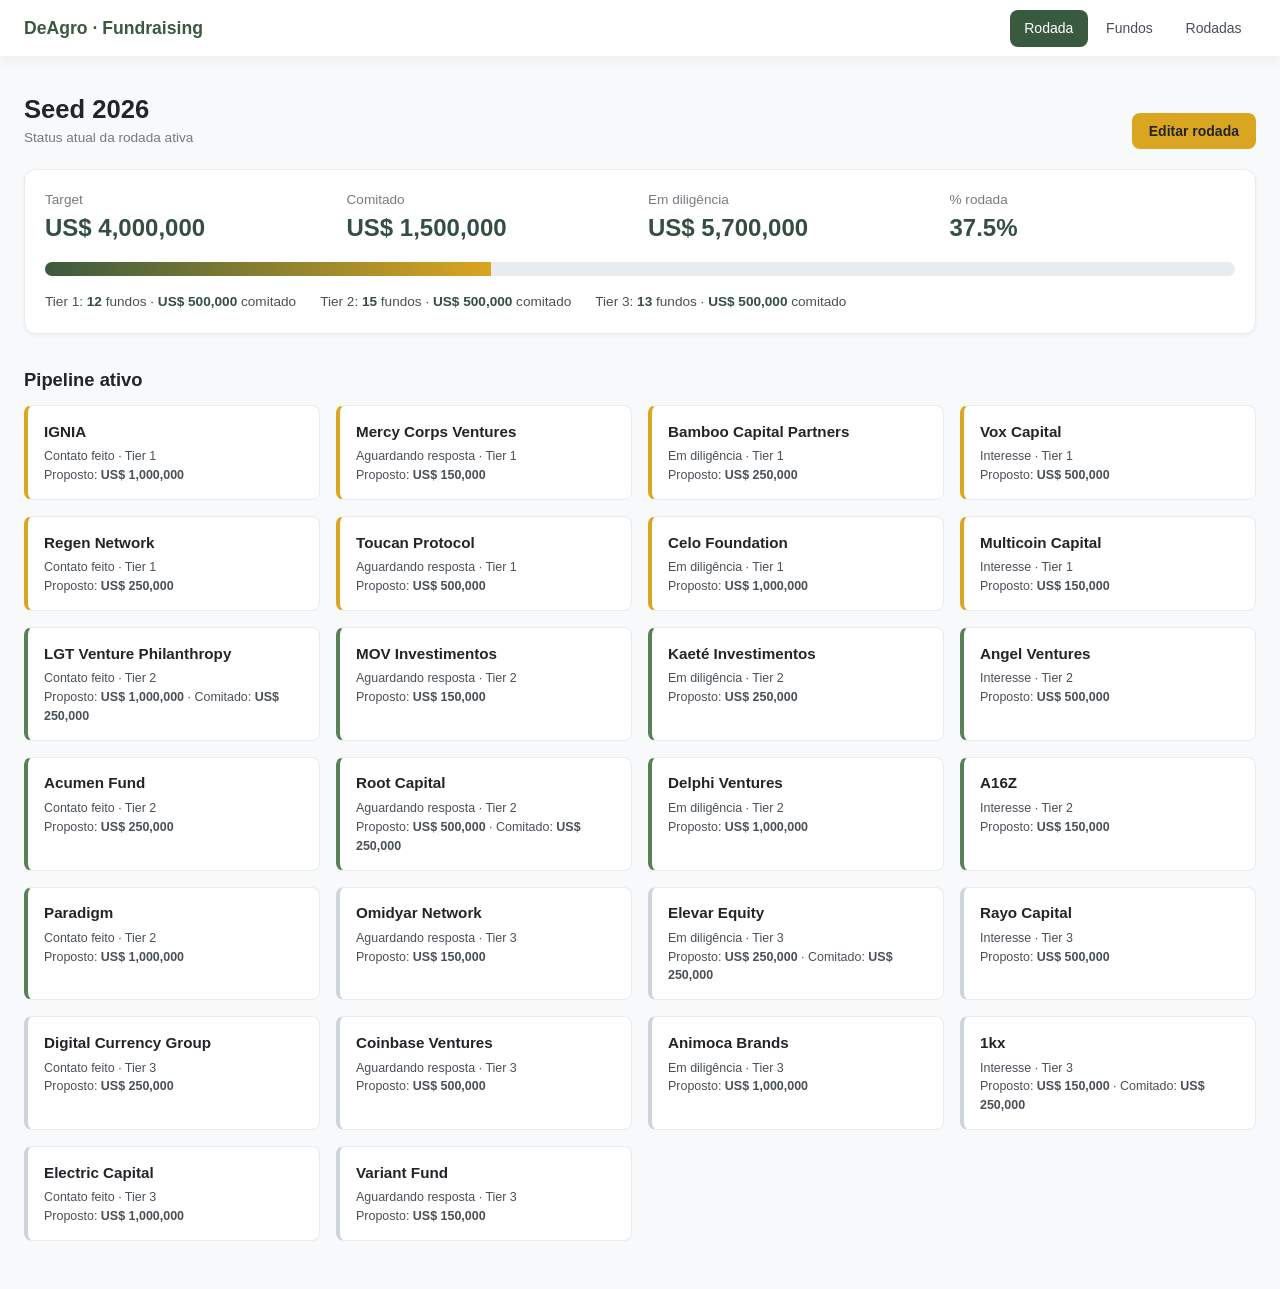
==== mock/index.html @ c46bd816 "Mock estático do CRM de fundraising (dados do Excel Base)" ====
<!doctype html>
<html lang="pt-br">
<head>
<meta charset="utf-8" />
<meta name="viewport" content="width=device-width,initial-scale=1" />
<title>DeAgro · Fundraising CRM (mock)</title>
<link rel="stylesheet" href="./styles.css" />
</head>
<body>
  <header class="header">
    <div class="container header-content">
      <div class="logo-container">
        <span class="logo">DeAgro · Fundraising</span>
      </div>
      <nav class="nav-links">
        <a href="#dashboard" class="nav-link active" data-view="dashboard">Rodada</a>
        <a href="#funds" class="nav-link" data-view="funds">Fundos</a>
        <a href="#rounds" class="nav-link" data-view="rounds">Rodadas</a>
      </nav>
    </div>
  </header>

  <main class="container app">

    <!-- =================== DASHBOARD =================== -->
    <section id="view-dashboard" class="view">
      <div class="view-header">
        <div>
          <h2 id="round-name">Seed 2026</h2>
          <p class="muted">Status atual da rodada ativa</p>
        </div>
        <button class="btn-secondary" id="edit-round-btn">Editar rodada</button>
      </div>

      <div class="round-progress card">
        <div class="round-progress__row">
          <div>
            <div class="muted">Target</div>
            <div class="big" id="round-target">US$ 0</div>
          </div>
          <div>
            <div class="muted">Comitado</div>
            <div class="big" id="round-committed">US$ 0</div>
          </div>
          <div>
            <div class="muted">Em diligência</div>
            <div class="big" id="round-pipeline">US$ 0</div>
          </div>
          <div>
            <div class="muted">% rodada</div>
            <div class="big" id="round-pct">0%</div>
          </div>
        </div>
        <div class="bar"><div class="bar__fill" id="round-bar"></div></div>
        <div class="tier-split" id="tier-split"></div>
      </div>

      <h3 style="margin-top:2rem">Pipeline ativo</h3>
      <div class="pipeline" id="pipeline"></div>
    </section>

    <!-- =================== FUNDS =================== -->
    <section id="view-funds" class="view hidden">
      <div class="view-header">
        <div>
          <h2>Fundos</h2>
          <p class="muted">CRUD de fundos potenciais — filtre por tier, foco, geografia ou status</p>
        </div>
        <button class="btn-primary" id="new-fund-btn">+ Novo fundo</button>
      </div>

      <div class="tabs" id="tier-tabs">
        <button class="tab active" data-tier="all">Todos</button>
        <button class="tab" data-tier="1">Tier 1</button>
        <button class="tab" data-tier="2">Tier 2</button>
        <button class="tab" data-tier="3">Tier 3</button>
      </div>

      <div class="filters card">
        <input id="filter-q" type="search" placeholder="Buscar nome ou tese…" />
        <select id="filter-focus">
          <option value="">Foco (todos)</option>
          <option>Impacto</option>
          <option>Tech</option>
          <option>Blockchain</option>
          <option>Crypto</option>
        </select>
        <select id="filter-latam">
          <option value="">LATAM (todos)</option>
          <option value="yes">Sim</option>
          <option value="no">Não</option>
        </select>
        <select id="filter-status">
          <option value="">Status (todos)</option>
        </select>
        <button class="btn-ghost" id="clear-filters">Limpar</button>
      </div>

      <div class="table-wrap card">
        <table class="funds-table">
          <thead>
            <tr>
              <th>Fundo</th>
              <th>Tier</th>
              <th>Foco</th>
              <th>LATAM</th>
              <th>Status</th>
              <th class="right">Proposto</th>
              <th class="right">Comitado</th>
              <th>Tese / Obs</th>
              <th></th>
            </tr>
          </thead>
          <tbody id="funds-tbody"></tbody>
        </table>
        <div id="empty-state" class="empty hidden">Nenhum fundo bate com os filtros.</div>
      </div>
    </section>

    <!-- =================== ROUNDS =================== -->
    <section id="view-rounds" class="view hidden">
      <div class="view-header">
        <div>
          <h2>Rodadas</h2>
          <p class="muted">CRUD de rodadas de captação</p>
        </div>
        <button class="btn-primary" id="new-round-btn">+ Nova rodada</button>
      </div>
      <div class="table-wrap card">
        <table class="funds-table">
          <thead>
            <tr><th>Nome</th><th>Target</th><th>Comitado</th><th>Status</th><th>Aberta em</th><th></th></tr>
          </thead>
          <tbody id="rounds-tbody"></tbody>
        </table>
      </div>
    </section>
  </main>

  <!-- =================== MODAL FUNDO =================== -->
  <div class="modal hidden" id="fund-modal">
    <div class="modal__backdrop" data-close></div>
    <div class="modal__panel">
      <div class="modal__header">
        <h3 id="fund-modal-title">Novo fundo</h3>
        <button class="icon-btn" data-close>×</button>
      </div>
      <form id="fund-form" class="modal__body">
        <input type="hidden" name="id" />
        <div class="grid-2">
          <label>Nome
            <input name="name" required />
          </label>
          <label>Website
            <input name="website" type="url" placeholder="https://…" />
          </label>
          <label>Tier
            <select name="tier" required>
              <option value="1">Tier 1</option>
              <option value="2">Tier 2</option>
              <option value="3">Tier 3</option>
            </select>
          </label>
          <label>Localização
            <input name="location" placeholder="São Paulo, BR" />
          </label>
          <label>Formato de trabalho
            <select name="work_format">
              <option value="">—</option>
              <option>Lead</option>
              <option>Follow</option>
              <option>SAFE only</option>
              <option>Equity</option>
              <option>Token / SAFT</option>
            </select>
          </label>
          <label>Status
            <select name="status"></select>
          </label>
          <label>Ticket proposto (US$)
            <input name="proposed_ticket" type="number" min="0" step="1000" />
          </label>
          <label>Ticket comitado (US$)
            <input name="committed_ticket" type="number" min="0" step="1000" />
          </label>
        </div>

        <fieldset class="focus-fs">
          <legend>Foco</legend>
          <label class="chk"><input type="checkbox" name="focus" value="Impacto" /> Impacto</label>
          <label class="chk"><input type="checkbox" name="focus" value="Tech" /> Tech</label>
          <label class="chk"><input type="checkbox" name="focus" value="Blockchain" /> Blockchain</label>
          <label class="chk"><input type="checkbox" name="focus" value="Crypto" /> Crypto</label>
          <label class="chk"><input type="checkbox" name="latam" /> LATAM</label>
        </fieldset>

        <label>Tese
          <textarea name="thesis" rows="2" placeholder="Tese principal do fundo"></textarea>
        </label>
        <label>Observações (DeAgro + advisor)
          <textarea name="notes" rows="3" placeholder="Notas livres compartilhadas"></textarea>
        </label>

        <div class="modal__footer">
          <button type="button" class="btn-ghost" data-close>Cancelar</button>
          <button type="button" class="btn-danger hidden" id="delete-fund-btn">Excluir</button>
          <button type="submit" class="btn-primary">Salvar</button>
        </div>
      </form>
    </div>
  </div>

  <!-- =================== MODAL RODADA =================== -->
  <div class="modal hidden" id="round-modal">
    <div class="modal__backdrop" data-close></div>
    <div class="modal__panel small">
      <div class="modal__header">
        <h3 id="round-modal-title">Nova rodada</h3>
        <button class="icon-btn" data-close>×</button>
      </div>
      <form id="round-form" class="modal__body">
        <input type="hidden" name="id" />
        <label>Nome
          <input name="name" required placeholder="Seed 2026" />
        </label>
        <div class="grid-2">
          <label>Target (US$)
            <input name="target" type="number" min="0" step="1000" required />
          </label>
          <label>Status
            <select name="status">
              <option value="open">Aberta</option>
              <option value="closed">Fechada</option>
            </select>
          </label>
        </div>
        <div class="modal__footer">
          <button type="button" class="btn-ghost" data-close>Cancelar</button>
          <button type="submit" class="btn-primary">Salvar</button>
        </div>
      </form>
    </div>
  </div>

  <script src="./app.js"></script>
</body>
</html>
---- mock/styles.css ----
/* DeAgro Fundraising CRM — derived from main.css palette */
:root {
  --primary-color:#3A5A40;
  --primary-light:#588157;
  --primary-dark:#344E41;
  --secondary-color:#DAA520;
  --secondary-light:#F2D091;
  --secondary-dark:#B8860B;
  --accent-blue:#0077B6;
  --background-color:#FFFFFF;
  --off-white:#F8F9FA;
  --light-gray:#E9ECEF;
  --medium-gray:#CED4DA;
  --dark-gray:#495057;
  --black:#212529;
  --font-family:'Inter','Geist','Arial',sans-serif;
  --radius:8px;
  --radius-lg:12px;
  --shadow-sm:0 2px 4px rgba(0,0,0,.05);
  --shadow-md:0 4px 6px rgba(0,0,0,.1);
}
*{margin:0;padding:0;box-sizing:border-box}
html,body{height:100%}
body{
  font-family:var(--font-family);
  color:var(--dark-gray);
  background:var(--off-white);
  font-size:14px;
  line-height:1.5;
}
h2{font-size:1.6rem;color:var(--black);font-weight:700}
h3{font-size:1.15rem;color:var(--black);font-weight:600;margin-bottom:.5rem}
.muted{color:var(--dark-gray);opacity:.75;font-size:.85rem}
.hidden{display:none !important}
.right{text-align:right}

.container{width:100%;max-width:1280px;margin:0 auto;padding:0 1.5rem}
.app{padding-top:90px;padding-bottom:3rem}

/* HEADER */
.header{
  position:fixed;top:0;left:0;width:100%;
  background:rgba(255,255,255,.98);
  backdrop-filter:blur(15px);
  box-shadow:0 2px 20px rgba(0,0,0,.06);
  z-index:1000;padding:.6rem 0;
}
.header-content{display:flex;justify-content:space-between;align-items:center}
.logo{font-size:1.1rem;font-weight:700;color:var(--primary-color)}
.nav-links{display:flex;gap:.25rem}
.nav-links a{
  color:var(--dark-gray);text-decoration:none;font-weight:500;
  padding:.5rem .9rem;border-radius:var(--radius);
}
.nav-links a:hover{background:var(--off-white);color:var(--primary-color)}
.nav-links a.active{background:var(--primary-color);color:#fff}

/* VIEW HEADER */
.view-header{display:flex;justify-content:space-between;align-items:flex-end;margin-bottom:1.25rem;gap:1rem;flex-wrap:wrap}

/* CARDS */
.card{background:#fff;border:1px solid var(--light-gray);border-radius:var(--radius-lg);box-shadow:var(--shadow-sm);padding:1.25rem}

/* BUTTONS */
.btn-primary,.btn-secondary,.btn-ghost,.btn-danger{
  font-family:inherit;font-size:.875rem;font-weight:600;
  padding:.55rem 1rem;border-radius:var(--radius);cursor:pointer;border:1px solid transparent;
  transition:all .15s ease;
}
.btn-primary{background:var(--primary-color);color:#fff}
.btn-primary:hover{background:var(--primary-light)}
.btn-secondary{background:var(--secondary-color);color:var(--black)}
.btn-secondary:hover{background:var(--secondary-light)}
.btn-ghost{background:transparent;color:var(--dark-gray);border-color:var(--medium-gray)}
.btn-ghost:hover{background:var(--off-white)}
.btn-danger{background:#fff;color:#b00020;border-color:#f3c4cb}
.btn-danger:hover{background:#fdecef}
.icon-btn{background:none;border:none;font-size:1.5rem;line-height:1;color:var(--dark-gray);cursor:pointer;padding:.25rem .5rem;border-radius:var(--radius)}
.icon-btn:hover{background:var(--off-white)}

/* ROUND PROGRESS */
.round-progress__row{display:grid;grid-template-columns:repeat(4,1fr);gap:1rem;margin-bottom:1rem}
.big{font-size:1.5rem;font-weight:700;color:var(--primary-dark)}
.bar{height:14px;background:var(--light-gray);border-radius:99px;overflow:hidden}
.bar__fill{height:100%;background:linear-gradient(90deg,var(--primary-color),var(--secondary-color));width:0%;transition:width .4s}
.tier-split{display:flex;gap:1.5rem;margin-top:1rem;flex-wrap:wrap}
.tier-split .ts{font-size:.85rem;color:var(--dark-gray)}
.tier-split .ts b{color:var(--primary-dark)}

/* PIPELINE */
.pipeline{display:grid;grid-template-columns:repeat(auto-fill,minmax(260px,1fr));gap:1rem;margin-top:.75rem}
.pl-card{background:#fff;border:1px solid var(--light-gray);border-radius:var(--radius);padding:.9rem 1rem;border-left:4px solid var(--primary-light)}
.pl-card.tier-1{border-left-color:var(--secondary-color)}
.pl-card.tier-2{border-left-color:var(--primary-light)}
.pl-card.tier-3{border-left-color:var(--medium-gray)}
.pl-card h4{font-size:.95rem;color:var(--black);margin-bottom:.25rem}
.pl-card .sm{font-size:.78rem;color:var(--dark-gray)}

/* TABS */
.tabs{display:flex;gap:.25rem;margin-bottom:1rem;border-bottom:1px solid var(--light-gray)}
.tab{
  background:none;border:none;padding:.6rem 1rem;font-family:inherit;font-size:.9rem;
  color:var(--dark-gray);cursor:pointer;border-bottom:2px solid transparent;font-weight:500;
}
.tab:hover{color:var(--primary-color)}
.tab.active{color:var(--primary-color);border-bottom-color:var(--primary-color);font-weight:600}

/* FILTERS */
.filters{display:flex;gap:.6rem;flex-wrap:wrap;align-items:center;margin-bottom:1rem;padding:.75rem 1rem}
.filters input,.filters select{
  font-family:inherit;font-size:.85rem;
  padding:.45rem .65rem;border:1px solid var(--medium-gray);border-radius:var(--radius);
  background:#fff;color:var(--black);
}
.filters input[type=search]{min-width:220px;flex:1}

/* TABLE */
.table-wrap{padding:0;overflow:hidden}
.funds-table{width:100%;border-collapse:collapse}
.funds-table th,.funds-table td{
  text-align:left;padding:.7rem .9rem;border-bottom:1px solid var(--light-gray);font-size:.86rem;vertical-align:top;
}
.funds-table th{background:var(--off-white);color:var(--dark-gray);font-weight:600;font-size:.78rem;text-transform:uppercase;letter-spacing:.03em}
.funds-table tr:hover td{background:#fafbfc}
.funds-table td.right,.funds-table th.right{text-align:right;font-variant-numeric:tabular-nums}

/* CHIPS */
.chip{display:inline-block;padding:.15rem .55rem;border-radius:99px;font-size:.72rem;font-weight:600;margin-right:.2rem;margin-bottom:.15rem;background:var(--light-gray);color:var(--dark-gray)}
.chip.tier-1{background:#fff3cd;color:#7a5b00}
.chip.tier-2{background:#d4e6d6;color:#1f4d2a}
.chip.tier-3{background:#e6e9ec;color:#495057}
.chip.focus-Impacto{background:#e8f3ea;color:#1f4d2a}
.chip.focus-Tech{background:#e1f0fa;color:#005577}
.chip.focus-Blockchain{background:#ede7fa;color:#4a2e8c}
.chip.focus-Crypto{background:#fde7d2;color:#8a4b00}
.chip.latam{background:#fff3cd;color:#7a5b00}

.status-pill{display:inline-block;padding:.2rem .55rem;border-radius:99px;font-size:.72rem;font-weight:600;white-space:nowrap}
.status-todo{background:#e9ecef;color:#495057}
.status-contacted{background:#d1ecf1;color:#0c5460}
.status-waiting{background:#fff3cd;color:#7a5b00}
.status-diligence{background:#d4e6d6;color:#1f4d2a}
.status-interest{background:#cfe2ff;color:#084298}
.status-pass{background:#f8d7da;color:#842029}
.status-committed{background:var(--primary-color);color:#fff}

/* MODAL */
.modal{position:fixed;inset:0;z-index:2000;display:flex;align-items:center;justify-content:center}
.modal__backdrop{position:absolute;inset:0;background:rgba(33,37,41,.55)}
.modal__panel{position:relative;background:#fff;border-radius:var(--radius-lg);width:min(720px,92vw);max-height:90vh;display:flex;flex-direction:column;box-shadow:0 25px 50px rgba(0,0,0,.25)}
.modal__panel.small{width:min(440px,92vw)}
.modal__header{display:flex;justify-content:space-between;align-items:center;padding:1rem 1.25rem;border-bottom:1px solid var(--light-gray)}
.modal__body{padding:1.25rem;overflow:auto;display:flex;flex-direction:column;gap:.85rem}
.modal__footer{display:flex;gap:.5rem;justify-content:flex-end;border-top:1px solid var(--light-gray);padding-top:1rem;margin-top:.25rem}
.grid-2{display:grid;grid-template-columns:1fr 1fr;gap:.85rem}
.modal__body label{display:flex;flex-direction:column;font-size:.78rem;color:var(--dark-gray);font-weight:600;text-transform:uppercase;letter-spacing:.03em;gap:.25rem}
.modal__body input,.modal__body select,.modal__body textarea{
  font-family:inherit;font-size:.9rem;font-weight:400;text-transform:none;letter-spacing:0;
  padding:.5rem .65rem;border:1px solid var(--medium-gray);border-radius:var(--radius);
  background:#fff;color:var(--black);width:100%;
}
.modal__body textarea{resize:vertical}
.focus-fs{border:1px solid var(--light-gray);border-radius:var(--radius);padding:.6rem .8rem;display:flex;gap:1rem;flex-wrap:wrap}
.focus-fs legend{font-size:.75rem;color:var(--dark-gray);font-weight:600;text-transform:uppercase;padding:0 .3rem}
.chk{display:flex !important;flex-direction:row !important;align-items:center;gap:.35rem;font-size:.85rem !important;text-transform:none !important;letter-spacing:0 !important;font-weight:500 !important;color:var(--black) !important}

.empty{padding:2rem;text-align:center;color:var(--dark-gray)}
.row-actions{display:flex;gap:.35rem;justify-content:flex-end}
.link-btn{background:none;border:none;color:var(--accent-blue);cursor:pointer;font-size:.8rem;padding:.25rem .4rem;border-radius:4px}
.link-btn:hover{background:var(--off-white)}

@media (max-width:768px){
  .round-progress__row{grid-template-columns:repeat(2,1fr)}
  .grid-2{grid-template-columns:1fr}
  .funds-table th:nth-child(7),.funds-table td:nth-child(7),
  .funds-table th:nth-child(6),.funds-table td:nth-child(6){display:none}
}
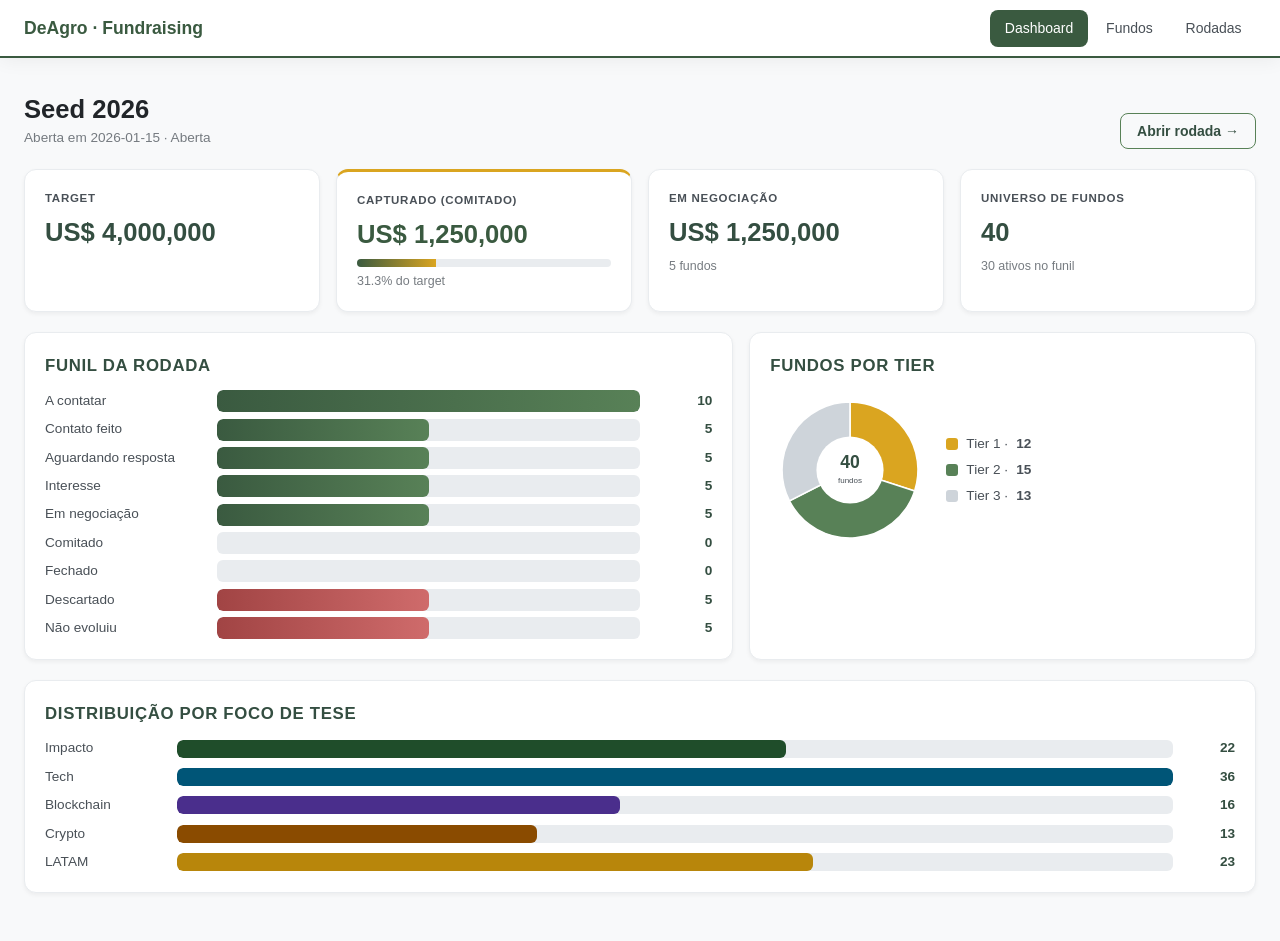
==== commit a323f2e3: "Mock v2: dashboard com funil e charts, kanban dentro de Rodada, modal view→edit, paleta DeAgro" ====
--- a/mock/index.html
+++ b/mock/index.html
@@ -3,7 +3,7 @@
 <head>
 <meta charset="utf-8" />
 <meta name="viewport" content="width=device-width,initial-scale=1" />
-<title>DeAgro · Fundraising CRM (mock)</title>
+<title>DeAgro · Fundraising CRM</title>
 <link rel="stylesheet" href="./styles.css" />
 </head>
 <body>
@@ -13,7 +13,7 @@
         <span class="logo">DeAgro · Fundraising</span>
       </div>
       <nav class="nav-links">
-        <a href="#dashboard" class="nav-link active" data-view="dashboard">Rodada</a>
+        <a href="#dashboard" class="nav-link active" data-view="dashboard">Dashboard</a>
         <a href="#funds" class="nav-link" data-view="funds">Fundos</a>
         <a href="#rounds" class="nav-link" data-view="rounds">Rodadas</a>
       </nav>
@@ -26,37 +26,56 @@
     <section id="view-dashboard" class="view">
       <div class="view-header">
         <div>
-          <h2 id="round-name">Seed 2026</h2>
-          <p class="muted">Status atual da rodada ativa</p>
-        </div>
-        <button class="btn-secondary" id="edit-round-btn">Editar rodada</button>
-      </div>
-
-      <div class="round-progress card">
-        <div class="round-progress__row">
-          <div>
-            <div class="muted">Target</div>
-            <div class="big" id="round-target">US$ 0</div>
+          <h2 id="dash-round-name">Rodada ativa</h2>
+          <p class="muted" id="dash-round-meta">—</p>
+        </div>
+        <button class="btn-ghost" id="dash-open-round">Abrir rodada →</button>
+      </div>
+
+      <!-- KPIs principais -->
+      <div class="kpi-grid">
+        <div class="card kpi">
+          <div class="kpi__label">Target</div>
+          <div class="kpi__value" id="kpi-target">US$ 0</div>
+        </div>
+        <div class="card kpi kpi--accent">
+          <div class="kpi__label">Capturado (comitado)</div>
+          <div class="kpi__value" id="kpi-committed">US$ 0</div>
+          <div class="bar bar--sm"><div class="bar__fill" id="kpi-bar"></div></div>
+          <div class="kpi__sub muted" id="kpi-pct">0% do target</div>
+        </div>
+        <div class="card kpi">
+          <div class="kpi__label">Em negociação</div>
+          <div class="kpi__value" id="kpi-pipeline">US$ 0</div>
+          <div class="kpi__sub muted" id="kpi-pipeline-n">0 fundos</div>
+        </div>
+        <div class="card kpi">
+          <div class="kpi__label">Universo de fundos</div>
+          <div class="kpi__value" id="kpi-universe">0</div>
+          <div class="kpi__sub muted" id="kpi-active">0 ativos no funil</div>
+        </div>
+      </div>
+
+      <!-- Funil + Pizza -->
+      <div class="dash-row">
+        <div class="card">
+          <h3>Funil da rodada</h3>
+          <div class="funnel" id="funnel"></div>
+        </div>
+        <div class="card">
+          <h3>Fundos por tier</h3>
+          <div class="pie-wrap">
+            <svg viewBox="0 0 200 200" id="pie-tier" class="pie"></svg>
+            <ul class="legend" id="pie-tier-legend"></ul>
           </div>
-          <div>
-            <div class="muted">Comitado</div>
-            <div class="big" id="round-committed">US$ 0</div>
-          </div>
-          <div>
-            <div class="muted">Em diligência</div>
-            <div class="big" id="round-pipeline">US$ 0</div>
-          </div>
-          <div>
-            <div class="muted">% rodada</div>
-            <div class="big" id="round-pct">0%</div>
-          </div>
-        </div>
-        <div class="bar"><div class="bar__fill" id="round-bar"></div></div>
-        <div class="tier-split" id="tier-split"></div>
-      </div>
-
-      <h3 style="margin-top:2rem">Pipeline ativo</h3>
-      <div class="pipeline" id="pipeline"></div>
+        </div>
+      </div>
+
+      <!-- Distribuição por foco/tese -->
+      <div class="card">
+        <h3>Distribuição por foco de tese</h3>
+        <div class="bars" id="focus-bars"></div>
+      </div>
     </section>
 
     <!-- =================== FUNDS =================== -->
@@ -64,7 +83,7 @@
       <div class="view-header">
         <div>
           <h2>Fundos</h2>
-          <p class="muted">CRUD de fundos potenciais — filtre por tier, foco, geografia ou status</p>
+          <p class="muted">Clique numa linha para abrir o card · filtre por tier, foco, geografia ou status</p>
         </div>
         <button class="btn-primary" id="new-fund-btn">+ Novo fundo</button>
       </div>
@@ -96,7 +115,7 @@
         <button class="btn-ghost" id="clear-filters">Limpar</button>
       </div>
 
-      <div class="table-wrap card">
+      <div class="table-wrap card card--bordered">
         <table class="funds-table">
           <thead>
             <tr>
@@ -107,8 +126,7 @@
               <th>Status</th>
               <th class="right">Proposto</th>
               <th class="right">Comitado</th>
-              <th>Tese / Obs</th>
-              <th></th>
+              <th>Tese</th>
             </tr>
           </thead>
           <tbody id="funds-tbody"></tbody>
@@ -117,23 +135,50 @@
       </div>
     </section>
 
-    <!-- =================== ROUNDS =================== -->
+    <!-- =================== ROUNDS LIST =================== -->
     <section id="view-rounds" class="view hidden">
       <div class="view-header">
         <div>
           <h2>Rodadas</h2>
-          <p class="muted">CRUD de rodadas de captação</p>
+          <p class="muted">CRUD de rodadas · clique para abrir o detalhe</p>
         </div>
         <button class="btn-primary" id="new-round-btn">+ Nova rodada</button>
       </div>
-      <div class="table-wrap card">
+      <div class="table-wrap card card--bordered">
         <table class="funds-table">
           <thead>
-            <tr><th>Nome</th><th>Target</th><th>Comitado</th><th>Status</th><th>Aberta em</th><th></th></tr>
+            <tr><th>Nome</th><th class="right">Target</th><th class="right">Comitado</th><th>Status</th><th>Aberta em</th></tr>
           </thead>
           <tbody id="rounds-tbody"></tbody>
         </table>
       </div>
+    </section>
+
+    <!-- =================== ROUND DETAIL =================== -->
+    <section id="view-round-detail" class="view hidden">
+      <div class="view-header">
+        <div>
+          <button class="btn-ghost btn--inline" id="back-to-rounds">← Rodadas</button>
+          <h2 id="rd-name" style="margin-top:.25rem">Rodada</h2>
+          <p class="muted" id="rd-meta">—</p>
+        </div>
+        <button class="btn-secondary" id="edit-round-btn">Editar rodada</button>
+      </div>
+
+      <div class="round-progress card card--bordered">
+        <div class="round-progress__row">
+          <div><div class="muted">Target</div><div class="big" id="rd-target">US$ 0</div></div>
+          <div><div class="muted">Comitado</div><div class="big" id="rd-committed">US$ 0</div></div>
+          <div><div class="muted">Em negociação</div><div class="big" id="rd-pipeline">US$ 0</div></div>
+          <div><div class="muted">% rodada</div><div class="big" id="rd-pct">0%</div></div>
+        </div>
+        <div class="bar"><div class="bar__fill" id="rd-bar"></div></div>
+        <div class="tier-split" id="rd-tier-split"></div>
+      </div>
+
+      <h3 style="margin-top:2rem">Pipeline</h3>
+      <p class="muted" style="margin-top:-.25rem;margin-bottom:1rem">Cards coloridos por tier · arraste mentalmente pelas colunas conforme o status evolui</p>
+      <div class="kanban" id="kanban"></div>
     </section>
   </main>
 
@@ -142,7 +187,7 @@
     <div class="modal__backdrop" data-close></div>
     <div class="modal__panel">
       <div class="modal__header">
-        <h3 id="fund-modal-title">Novo fundo</h3>
+        <h3 id="fund-modal-title">Fundo</h3>
         <button class="icon-btn" data-close>×</button>
       </div>
       <form id="fund-form" class="modal__body">
@@ -202,9 +247,10 @@
         </label>
 
         <div class="modal__footer">
-          <button type="button" class="btn-ghost" data-close>Cancelar</button>
+          <button type="button" class="btn-ghost" data-close>Fechar</button>
           <button type="button" class="btn-danger hidden" id="delete-fund-btn">Excluir</button>
-          <button type="submit" class="btn-primary">Salvar</button>
+          <button type="button" class="btn-secondary" id="edit-mode-btn">Editar</button>
+          <button type="submit" class="btn-primary hidden" id="save-fund-btn">Salvar</button>
         </div>
       </form>
     </div>
--- a/mock/styles.css
+++ b/mock/styles.css
@@ -1,4 +1,4 @@
-/* DeAgro Fundraising CRM — derived from main.css palette */
+/* DeAgro Fundraising CRM — paleta de main.css */
 :root {
   --primary-color:#3A5A40;
   --primary-light:#588157;
@@ -29,7 +29,7 @@
   line-height:1.5;
 }
 h2{font-size:1.6rem;color:var(--black);font-weight:700}
-h3{font-size:1.15rem;color:var(--black);font-weight:600;margin-bottom:.5rem}
+h3{font-size:1.05rem;color:var(--primary-dark);font-weight:700;margin-bottom:.75rem;text-transform:uppercase;letter-spacing:.04em}
 .muted{color:var(--dark-gray);opacity:.75;font-size:.85rem}
 .hidden{display:none !important}
 .right{text-align:right}
@@ -43,6 +43,7 @@
   background:rgba(255,255,255,.98);
   backdrop-filter:blur(15px);
   box-shadow:0 2px 20px rgba(0,0,0,.06);
+  border-bottom:2px solid var(--primary-color);
   z-index:1000;padding:.6rem 0;
 }
 .header-content{display:flex;justify-content:space-between;align-items:center}
@@ -57,9 +58,11 @@
 
 /* VIEW HEADER */
 .view-header{display:flex;justify-content:space-between;align-items:flex-end;margin-bottom:1.25rem;gap:1rem;flex-wrap:wrap}
+.btn--inline{padding:.25rem .5rem;font-size:.8rem}
 
 /* CARDS */
 .card{background:#fff;border:1px solid var(--light-gray);border-radius:var(--radius-lg);box-shadow:var(--shadow-sm);padding:1.25rem}
+.card--bordered{border:1px solid var(--primary-light);box-shadow:0 2px 8px rgba(58,90,64,.08)}
 
 /* BUTTONS */
 .btn-primary,.btn-secondary,.btn-ghost,.btn-danger{
@@ -71,61 +74,119 @@
 .btn-primary:hover{background:var(--primary-light)}
 .btn-secondary{background:var(--secondary-color);color:var(--black)}
 .btn-secondary:hover{background:var(--secondary-light)}
-.btn-ghost{background:transparent;color:var(--dark-gray);border-color:var(--medium-gray)}
-.btn-ghost:hover{background:var(--off-white)}
+.btn-ghost{background:transparent;color:var(--primary-dark);border-color:var(--primary-light)}
+.btn-ghost:hover{background:#eef3ef}
 .btn-danger{background:#fff;color:#b00020;border-color:#f3c4cb}
 .btn-danger:hover{background:#fdecef}
 .icon-btn{background:none;border:none;font-size:1.5rem;line-height:1;color:var(--dark-gray);cursor:pointer;padding:.25rem .5rem;border-radius:var(--radius)}
 .icon-btn:hover{background:var(--off-white)}
 
-/* ROUND PROGRESS */
+/* ===================== DASHBOARD ===================== */
+.kpi-grid{display:grid;grid-template-columns:repeat(4,1fr);gap:1rem;margin-bottom:1.25rem}
+.kpi{display:flex;flex-direction:column;gap:.35rem}
+.kpi__label{font-size:.72rem;color:var(--dark-gray);text-transform:uppercase;letter-spacing:.06em;font-weight:600}
+.kpi__value{font-size:1.6rem;font-weight:700;color:var(--primary-dark)}
+.kpi__sub{font-size:.78rem}
+.kpi--accent{border-top:3px solid var(--secondary-color)}
+.kpi--accent .kpi__value{color:var(--primary-color)}
+
+.dash-row{display:grid;grid-template-columns:1.4fr 1fr;gap:1rem;margin-bottom:1.25rem}
+
+/* funnel */
+.funnel{display:flex;flex-direction:column;gap:.4rem}
+.funnel-row{display:grid;grid-template-columns:160px 1fr 60px;align-items:center;gap:.75rem;font-size:.85rem}
+.funnel-row__bar{position:relative;background:var(--light-gray);height:22px;border-radius:6px;overflow:hidden}
+.funnel-row__fill{height:100%;background:linear-gradient(90deg,var(--primary-color),var(--primary-light));border-radius:6px}
+.funnel-row__count{text-align:right;font-weight:700;color:var(--primary-dark);font-variant-numeric:tabular-nums}
+.funnel-row.is-neg .funnel-row__fill{background:linear-gradient(90deg,#a14444,#cf6b6b)}
+
+/* pie chart */
+.pie-wrap{display:flex;gap:1rem;align-items:center}
+.pie{width:160px;height:160px;flex-shrink:0}
+.legend{list-style:none;display:flex;flex-direction:column;gap:.35rem;font-size:.85rem}
+.legend li{display:flex;align-items:center;gap:.5rem}
+.legend .sw{width:12px;height:12px;border-radius:3px;display:inline-block}
+
+/* focus bars */
+.bars{display:flex;flex-direction:column;gap:.5rem}
+.bar-row{display:grid;grid-template-columns:120px 1fr 50px;align-items:center;gap:.75rem;font-size:.85rem}
+.bar-row__bar{background:var(--light-gray);height:18px;border-radius:6px;overflow:hidden}
+.bar-row__fill{height:100%;background:var(--primary-light);border-radius:6px}
+.bar-row__n{text-align:right;font-weight:700;color:var(--primary-dark);font-variant-numeric:tabular-nums}
+
+/* generic bars */
+.bar{height:14px;background:var(--light-gray);border-radius:99px;overflow:hidden}
+.bar--sm{height:8px}
+.bar__fill{height:100%;background:linear-gradient(90deg,var(--primary-color),var(--secondary-color));width:0%;transition:width .4s}
+
+/* big number */
+.big{font-size:1.4rem;font-weight:700;color:var(--primary-dark)}
+
+/* ===================== ROUND DETAIL ===================== */
 .round-progress__row{display:grid;grid-template-columns:repeat(4,1fr);gap:1rem;margin-bottom:1rem}
-.big{font-size:1.5rem;font-weight:700;color:var(--primary-dark)}
-.bar{height:14px;background:var(--light-gray);border-radius:99px;overflow:hidden}
-.bar__fill{height:100%;background:linear-gradient(90deg,var(--primary-color),var(--secondary-color));width:0%;transition:width .4s}
 .tier-split{display:flex;gap:1.5rem;margin-top:1rem;flex-wrap:wrap}
 .tier-split .ts{font-size:.85rem;color:var(--dark-gray)}
 .tier-split .ts b{color:var(--primary-dark)}
 
-/* PIPELINE */
-.pipeline{display:grid;grid-template-columns:repeat(auto-fill,minmax(260px,1fr));gap:1rem;margin-top:.75rem}
-.pl-card{background:#fff;border:1px solid var(--light-gray);border-radius:var(--radius);padding:.9rem 1rem;border-left:4px solid var(--primary-light)}
-.pl-card.tier-1{border-left-color:var(--secondary-color)}
-.pl-card.tier-2{border-left-color:var(--primary-light)}
-.pl-card.tier-3{border-left-color:var(--medium-gray)}
-.pl-card h4{font-size:.95rem;color:var(--black);margin-bottom:.25rem}
-.pl-card .sm{font-size:.78rem;color:var(--dark-gray)}
+/* KANBAN */
+.kanban{
+  display:grid;grid-template-columns:repeat(8, minmax(220px, 1fr));
+  gap:.75rem;overflow-x:auto;padding-bottom:.5rem;
+}
+.k-col{
+  background:#fff;border:1px solid var(--light-gray);border-top:3px solid var(--primary-light);
+  border-radius:var(--radius);padding:.6rem;display:flex;flex-direction:column;gap:.5rem;min-height:260px;
+}
+.k-col__head{display:flex;justify-content:space-between;align-items:center;font-size:.72rem;font-weight:700;text-transform:uppercase;letter-spacing:.04em;color:var(--primary-dark)}
+.k-col__count{background:var(--off-white);border-radius:99px;padding:.05rem .5rem;color:var(--dark-gray)}
+.k-card{
+  background:#fff;border:1px solid var(--light-gray);border-left:4px solid var(--primary-light);
+  border-radius:6px;padding:.55rem .65rem;cursor:pointer;transition:all .15s;
+}
+.k-card:hover{box-shadow:var(--shadow-md);transform:translateY(-1px)}
+.k-card.tier-1{border-left-color:var(--secondary-color)}
+.k-card.tier-2{border-left-color:var(--primary-light)}
+.k-card.tier-3{border-left-color:var(--medium-gray)}
+.k-card__name{font-size:.85rem;font-weight:600;color:var(--black)}
+.k-card__sub{font-size:.72rem;color:var(--dark-gray);margin-top:.2rem}
+.k-col__empty{font-size:.75rem;color:var(--medium-gray);text-align:center;padding:1rem 0}
 
 /* TABS */
-.tabs{display:flex;gap:.25rem;margin-bottom:1rem;border-bottom:1px solid var(--light-gray)}
+.tabs{display:flex;gap:.25rem;margin-bottom:1rem;border-bottom:2px solid var(--light-gray)}
 .tab{
-  background:none;border:none;padding:.6rem 1rem;font-family:inherit;font-size:.9rem;
-  color:var(--dark-gray);cursor:pointer;border-bottom:2px solid transparent;font-weight:500;
+  background:none;border:none;padding:.6rem 1.1rem;font-family:inherit;font-size:.9rem;
+  color:var(--dark-gray);cursor:pointer;border-bottom:3px solid transparent;margin-bottom:-2px;font-weight:500;
 }
 .tab:hover{color:var(--primary-color)}
-.tab.active{color:var(--primary-color);border-bottom-color:var(--primary-color);font-weight:600}
+.tab.active{color:var(--primary-color);border-bottom-color:var(--primary-color);font-weight:700}
 
 /* FILTERS */
-.filters{display:flex;gap:.6rem;flex-wrap:wrap;align-items:center;margin-bottom:1rem;padding:.75rem 1rem}
+.filters{display:flex;gap:.6rem;flex-wrap:wrap;align-items:center;margin-bottom:1rem;padding:.75rem 1rem;border:1px solid var(--primary-light)}
 .filters input,.filters select{
   font-family:inherit;font-size:.85rem;
   padding:.45rem .65rem;border:1px solid var(--medium-gray);border-radius:var(--radius);
   background:#fff;color:var(--black);
 }
+.filters input:focus,.filters select:focus{outline:none;border-color:var(--primary-color);box-shadow:0 0 0 2px rgba(58,90,64,.15)}
 .filters input[type=search]{min-width:220px;flex:1}
 
 /* TABLE */
 .table-wrap{padding:0;overflow:hidden}
-.funds-table{width:100%;border-collapse:collapse}
+.funds-table{width:100%;border-collapse:collapse;table-layout:auto}
 .funds-table th,.funds-table td{
-  text-align:left;padding:.7rem .9rem;border-bottom:1px solid var(--light-gray);font-size:.86rem;vertical-align:top;
-}
-.funds-table th{background:var(--off-white);color:var(--dark-gray);font-weight:600;font-size:.78rem;text-transform:uppercase;letter-spacing:.03em}
-.funds-table tr:hover td{background:#fafbfc}
-.funds-table td.right,.funds-table th.right{text-align:right;font-variant-numeric:tabular-nums}
+  text-align:left;padding:.7rem .9rem;border-bottom:1px solid var(--light-gray);font-size:.86rem;vertical-align:middle;
+  white-space:nowrap;
+}
+.funds-table td.cell-thesis{white-space:normal;max-width:380px;font-size:.8rem;color:var(--dark-gray)}
+.funds-table th{background:var(--primary-color);color:#fff;font-weight:600;font-size:.74rem;text-transform:uppercase;letter-spacing:.04em;border-bottom:none}
+.funds-table th.right,.funds-table td.right{text-align:right;font-variant-numeric:tabular-nums}
+.funds-table tbody tr{cursor:pointer;transition:background .12s}
+.funds-table tbody tr:hover td{background:#f4f8f5}
+.funds-table td b{color:var(--black)}
+.funds-table td .site-link{color:var(--accent-blue);margin-left:.3rem;text-decoration:none}
 
 /* CHIPS */
-.chip{display:inline-block;padding:.15rem .55rem;border-radius:99px;font-size:.72rem;font-weight:600;margin-right:.2rem;margin-bottom:.15rem;background:var(--light-gray);color:var(--dark-gray)}
+.chip{display:inline-block;padding:.15rem .55rem;border-radius:99px;font-size:.7rem;font-weight:700;margin-right:.2rem;background:var(--light-gray);color:var(--dark-gray);letter-spacing:.02em}
 .chip.tier-1{background:#fff3cd;color:#7a5b00}
 .chip.tier-2{background:#d4e6d6;color:#1f4d2a}
 .chip.tier-3{background:#e6e9ec;color:#495057}
@@ -135,43 +196,50 @@
 .chip.focus-Crypto{background:#fde7d2;color:#8a4b00}
 .chip.latam{background:#fff3cd;color:#7a5b00}
 
-.status-pill{display:inline-block;padding:.2rem .55rem;border-radius:99px;font-size:.72rem;font-weight:600;white-space:nowrap}
+.status-pill{display:inline-block;padding:.2rem .55rem;border-radius:99px;font-size:.7rem;font-weight:700;white-space:nowrap}
 .status-todo{background:#e9ecef;color:#495057}
 .status-contacted{background:#d1ecf1;color:#0c5460}
 .status-waiting{background:#fff3cd;color:#7a5b00}
-.status-diligence{background:#d4e6d6;color:#1f4d2a}
 .status-interest{background:#cfe2ff;color:#084298}
-.status-pass{background:#f8d7da;color:#842029}
+.status-discarded{background:#f8d7da;color:#842029}
+.status-negotiation{background:#d4e6d6;color:#1f4d2a}
 .status-committed{background:var(--primary-color);color:#fff}
+.status-closed{background:var(--primary-dark);color:#fff}
+.status-stalled{background:#e2e3e5;color:#495057}
 
 /* MODAL */
 .modal{position:fixed;inset:0;z-index:2000;display:flex;align-items:center;justify-content:center}
 .modal__backdrop{position:absolute;inset:0;background:rgba(33,37,41,.55)}
-.modal__panel{position:relative;background:#fff;border-radius:var(--radius-lg);width:min(720px,92vw);max-height:90vh;display:flex;flex-direction:column;box-shadow:0 25px 50px rgba(0,0,0,.25)}
+.modal__panel{position:relative;background:#fff;border-radius:var(--radius-lg);width:min(720px,92vw);max-height:90vh;display:flex;flex-direction:column;box-shadow:0 25px 50px rgba(0,0,0,.25);border-top:4px solid var(--primary-color)}
 .modal__panel.small{width:min(440px,92vw)}
 .modal__header{display:flex;justify-content:space-between;align-items:center;padding:1rem 1.25rem;border-bottom:1px solid var(--light-gray)}
+.modal__header h3{margin:0;color:var(--primary-dark)}
 .modal__body{padding:1.25rem;overflow:auto;display:flex;flex-direction:column;gap:.85rem}
 .modal__footer{display:flex;gap:.5rem;justify-content:flex-end;border-top:1px solid var(--light-gray);padding-top:1rem;margin-top:.25rem}
 .grid-2{display:grid;grid-template-columns:1fr 1fr;gap:.85rem}
-.modal__body label{display:flex;flex-direction:column;font-size:.78rem;color:var(--dark-gray);font-weight:600;text-transform:uppercase;letter-spacing:.03em;gap:.25rem}
+.modal__body label{display:flex;flex-direction:column;font-size:.72rem;color:var(--primary-dark);font-weight:700;text-transform:uppercase;letter-spacing:.04em;gap:.25rem}
 .modal__body input,.modal__body select,.modal__body textarea{
   font-family:inherit;font-size:.9rem;font-weight:400;text-transform:none;letter-spacing:0;
   padding:.5rem .65rem;border:1px solid var(--medium-gray);border-radius:var(--radius);
   background:#fff;color:var(--black);width:100%;
 }
+.modal__body input:focus,.modal__body select:focus,.modal__body textarea:focus{outline:none;border-color:var(--primary-color);box-shadow:0 0 0 2px rgba(58,90,64,.15)}
 .modal__body textarea{resize:vertical}
+.modal__body.is-readonly input,.modal__body.is-readonly select,.modal__body.is-readonly textarea{
+  background:var(--off-white);border-color:var(--light-gray);pointer-events:none;
+}
+.modal__body.is-readonly fieldset .chk{pointer-events:none;opacity:.85}
 .focus-fs{border:1px solid var(--light-gray);border-radius:var(--radius);padding:.6rem .8rem;display:flex;gap:1rem;flex-wrap:wrap}
-.focus-fs legend{font-size:.75rem;color:var(--dark-gray);font-weight:600;text-transform:uppercase;padding:0 .3rem}
+.focus-fs legend{font-size:.72rem;color:var(--primary-dark);font-weight:700;text-transform:uppercase;padding:0 .3rem;letter-spacing:.04em}
 .chk{display:flex !important;flex-direction:row !important;align-items:center;gap:.35rem;font-size:.85rem !important;text-transform:none !important;letter-spacing:0 !important;font-weight:500 !important;color:var(--black) !important}
 
 .empty{padding:2rem;text-align:center;color:var(--dark-gray)}
-.row-actions{display:flex;gap:.35rem;justify-content:flex-end}
-.link-btn{background:none;border:none;color:var(--accent-blue);cursor:pointer;font-size:.8rem;padding:.25rem .4rem;border-radius:4px}
-.link-btn:hover{background:var(--off-white)}
-
+
+@media (max-width:1024px){
+  .kpi-grid{grid-template-columns:repeat(2,1fr)}
+  .dash-row{grid-template-columns:1fr}
+}
 @media (max-width:768px){
   .round-progress__row{grid-template-columns:repeat(2,1fr)}
   .grid-2{grid-template-columns:1fr}
-  .funds-table th:nth-child(7),.funds-table td:nth-child(7),
-  .funds-table th:nth-child(6),.funds-table td:nth-child(6){display:none}
-}
+}
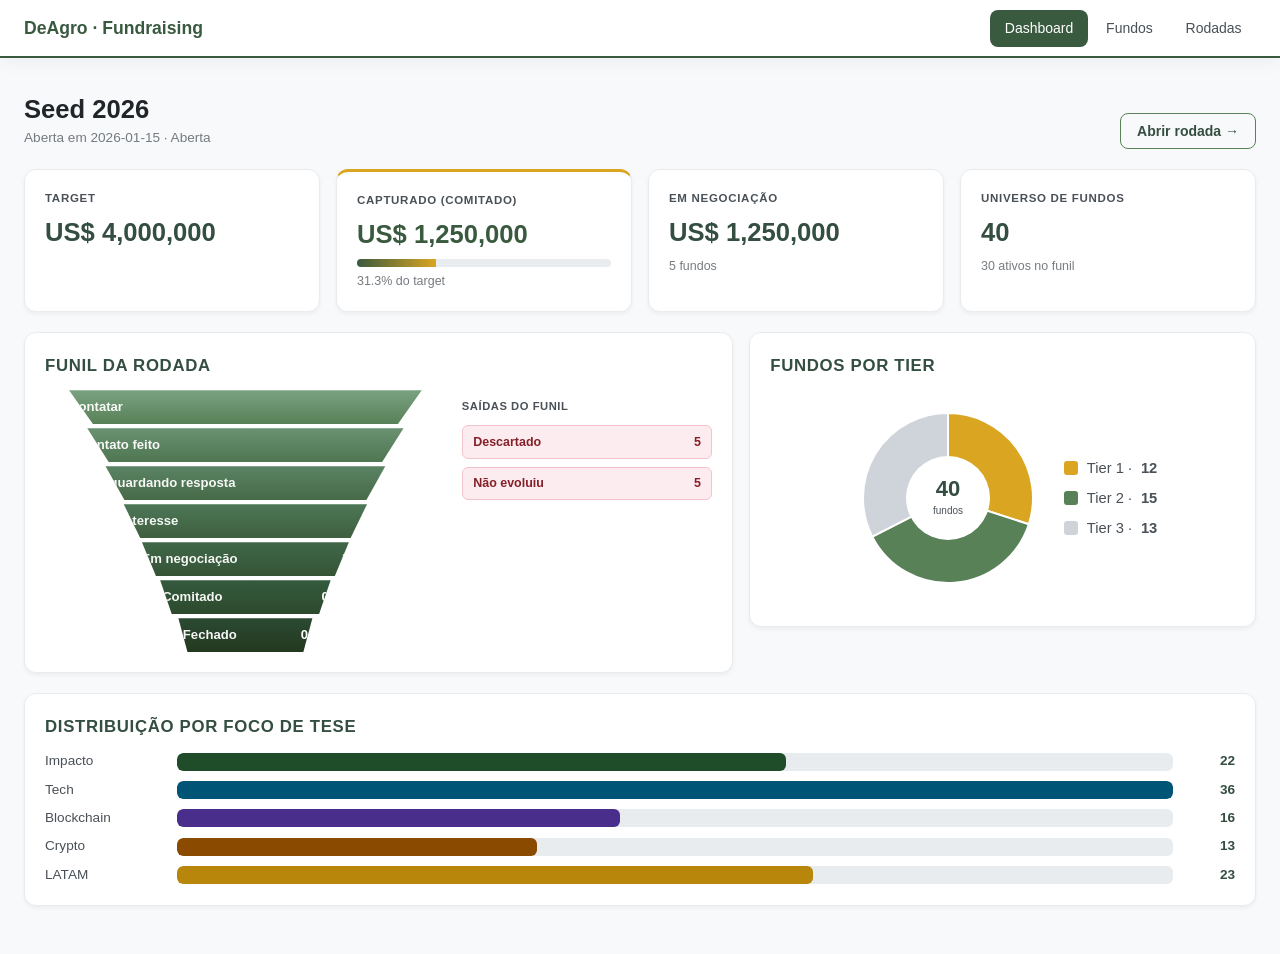
==== commit 7ca177ff: "Refino: funil em formato, pizza maior, kanban 2 linhas com scroll, tabs dourado, sort+paginação, not" ====
--- a/mock/index.html
+++ b/mock/index.html
@@ -60,9 +60,12 @@
       <div class="dash-row">
         <div class="card">
           <h3>Funil da rodada</h3>
-          <div class="funnel" id="funnel"></div>
-        </div>
-        <div class="card">
+          <div class="funnel-wrap">
+            <div class="funnel-shape" id="funnel-shape"></div>
+            <div class="funnel-side" id="funnel-side"></div>
+          </div>
+        </div>
+        <div class="card card--center">
           <h3>Fundos por tier</h3>
           <div class="pie-wrap">
             <svg viewBox="0 0 200 200" id="pie-tier" class="pie"></svg>
@@ -116,22 +119,25 @@
       </div>
 
       <div class="table-wrap card card--bordered">
-        <table class="funds-table">
-          <thead>
-            <tr>
-              <th>Fundo</th>
-              <th>Tier</th>
-              <th>Foco</th>
-              <th>LATAM</th>
-              <th>Status</th>
-              <th class="right">Proposto</th>
-              <th class="right">Comitado</th>
-              <th>Tese</th>
-            </tr>
-          </thead>
-          <tbody id="funds-tbody"></tbody>
-        </table>
-        <div id="empty-state" class="empty hidden">Nenhum fundo bate com os filtros.</div>
+        <div class="table-scroll">
+          <table class="funds-table">
+            <thead>
+              <tr>
+                <th class="sortable" data-sort="name">Fundo <span class="sort-ind"></span></th>
+                <th class="sortable" data-sort="tier">Tier <span class="sort-ind"></span></th>
+                <th>Foco</th>
+                <th>LATAM</th>
+                <th>Status</th>
+                <th class="right sortable" data-sort="proposed_ticket">Proposto <span class="sort-ind"></span></th>
+                <th class="right sortable" data-sort="committed_ticket">Comitado <span class="sort-ind"></span></th>
+                <th>Tese</th>
+              </tr>
+            </thead>
+            <tbody id="funds-tbody"></tbody>
+          </table>
+          <div id="empty-state" class="empty hidden">Nenhum fundo bate com os filtros.</div>
+        </div>
+        <div class="pagination" id="funds-pagination"></div>
       </div>
     </section>
 
@@ -174,6 +180,23 @@
         </div>
         <div class="bar"><div class="bar__fill" id="rd-bar"></div></div>
         <div class="tier-split" id="rd-tier-split"></div>
+      </div>
+
+      <div class="card card--bordered round-meta">
+        <div class="round-meta__row">
+          <div>
+            <div class="kpi__label">Documento</div>
+            <div id="rd-documento" class="round-meta__val">—</div>
+          </div>
+          <div>
+            <div class="kpi__label">Equity esperado</div>
+            <div id="rd-equity" class="round-meta__val">—</div>
+          </div>
+        </div>
+        <div>
+          <div class="kpi__label">Estratégia</div>
+          <p id="rd-estrategia" class="round-meta__text">—</p>
+        </div>
       </div>
 
       <h3 style="margin-top:2rem">Pipeline</h3>
@@ -242,9 +265,14 @@
         <label>Tese
           <textarea name="thesis" rows="2" placeholder="Tese principal do fundo"></textarea>
         </label>
-        <label>Observações (DeAgro + advisor)
-          <textarea name="notes" rows="3" placeholder="Notas livres compartilhadas"></textarea>
-        </label>
+        <div class="grid-2">
+          <label>Observação DeAgro
+            <textarea name="notes_deagro" rows="3" placeholder="Notas da DeAgro"></textarea>
+          </label>
+          <label>Observação Advisor
+            <textarea name="notes_advisor" rows="3" placeholder="Notas do advisor"></textarea>
+          </label>
+        </div>
 
         <div class="modal__footer">
           <button type="button" class="btn-ghost" data-close>Fechar</button>
@@ -259,7 +287,7 @@
   <!-- =================== MODAL RODADA =================== -->
   <div class="modal hidden" id="round-modal">
     <div class="modal__backdrop" data-close></div>
-    <div class="modal__panel small">
+    <div class="modal__panel">
       <div class="modal__header">
         <h3 id="round-modal-title">Nova rodada</h3>
         <button class="icon-btn" data-close>×</button>
@@ -279,7 +307,18 @@
               <option value="closed">Fechada</option>
             </select>
           </label>
-        </div>
+          <label>Equity esperado (% diluição)
+            <input name="equity_esperado" type="number" min="0" max="100" step="0.1" placeholder="ex.: 15" />
+          </label>
+          <fieldset class="focus-fs" style="margin:0">
+            <legend>Documento</legend>
+            <label class="chk"><input type="checkbox" name="documento" value="SAFE" /> SAFE</label>
+            <label class="chk"><input type="checkbox" name="documento" value="SAFT" /> SAFT</label>
+          </fieldset>
+        </div>
+        <label>Estratégia
+          <textarea name="estrategia" rows="3" placeholder="Estratégia da rodada (tese, narrativa para fundos, prioridades)…"></textarea>
+        </label>
         <div class="modal__footer">
           <button type="button" class="btn-ghost" data-close>Cancelar</button>
           <button type="submit" class="btn-primary">Salvar</button>
--- a/mock/styles.css
+++ b/mock/styles.css
@@ -90,22 +90,46 @@
 .kpi--accent{border-top:3px solid var(--secondary-color)}
 .kpi--accent .kpi__value{color:var(--primary-color)}
 
-.dash-row{display:grid;grid-template-columns:1.4fr 1fr;gap:1rem;margin-bottom:1.25rem}
-
-/* funnel */
-.funnel{display:flex;flex-direction:column;gap:.4rem}
-.funnel-row{display:grid;grid-template-columns:160px 1fr 60px;align-items:center;gap:.75rem;font-size:.85rem}
-.funnel-row__bar{position:relative;background:var(--light-gray);height:22px;border-radius:6px;overflow:hidden}
-.funnel-row__fill{height:100%;background:linear-gradient(90deg,var(--primary-color),var(--primary-light));border-radius:6px}
-.funnel-row__count{text-align:right;font-weight:700;color:var(--primary-dark);font-variant-numeric:tabular-nums}
-.funnel-row.is-neg .funnel-row__fill{background:linear-gradient(90deg,#a14444,#cf6b6b)}
+.dash-row{display:grid;grid-template-columns:1.4fr 1fr;gap:1rem;margin-bottom:1.25rem;align-items:start}
+.card--center{display:flex;flex-direction:column}
+.card--center .pie-wrap{flex:1}
+
+/* ----- Funil em formato real ----- */
+.funnel-wrap{display:grid;grid-template-columns:1.6fr 1fr;gap:1rem;align-items:start}
+.funnel-shape{display:flex;flex-direction:column;align-items:center;gap:4px}
+.funnel-band{
+  height:34px;display:flex;align-items:center;justify-content:space-between;
+  padding:0 .85rem;color:#fff;font-weight:600;font-size:.82rem;
+  clip-path: polygon(6% 0, 94% 0, 88% 100%, 12% 100%);
+  background:linear-gradient(180deg,var(--primary-light),var(--primary-color));
+  transition:width .3s;
+}
+.funnel-band .lbl{opacity:.95}
+.funnel-band .n{font-weight:800;font-variant-numeric:tabular-nums}
+.funnel-band:nth-child(1){background:linear-gradient(180deg,#7aa282,#588157)}
+.funnel-band:nth-child(2){background:linear-gradient(180deg,#6a9272,#4f7651)}
+.funnel-band:nth-child(3){background:linear-gradient(180deg,#5a8364,#476a48)}
+.funnel-band:nth-child(4){background:linear-gradient(180deg,#4d7757,#3f5f3f)}
+.funnel-band:nth-child(5){background:linear-gradient(180deg,#3f6849,#365336)}
+.funnel-band:nth-child(6){background:linear-gradient(180deg,#345a3e,#2d4a2d)}
+.funnel-band:nth-child(7){background:linear-gradient(180deg,#2b4a32,#23391f)}
+
+.funnel-side{display:flex;flex-direction:column;gap:.5rem;padding-top:.5rem}
+.funnel-side__title{font-size:.7rem;font-weight:700;color:var(--dark-gray);text-transform:uppercase;letter-spacing:.05em;margin-bottom:.15rem}
+.fs-row{
+  display:flex;justify-content:space-between;align-items:center;
+  padding:.4rem .65rem;border-radius:6px;
+  background:#fdecef;border:1px solid #f3c4cb;color:#842029;
+  font-size:.78rem;font-weight:600;
+}
+.fs-row .n{font-weight:800}
 
 /* pie chart */
-.pie-wrap{display:flex;gap:1rem;align-items:center}
-.pie{width:160px;height:160px;flex-shrink:0}
-.legend{list-style:none;display:flex;flex-direction:column;gap:.35rem;font-size:.85rem}
-.legend li{display:flex;align-items:center;gap:.5rem}
-.legend .sw{width:12px;height:12px;border-radius:3px;display:inline-block}
+.pie-wrap{display:flex;gap:1rem;align-items:center;justify-content:center;flex:1;padding:.5rem 0}
+.pie{width:200px;height:200px;flex-shrink:0}
+.legend{list-style:none;display:flex;flex-direction:column;gap:.5rem;font-size:.92rem}
+.legend li{display:flex;align-items:center;gap:.55rem}
+.legend .sw{width:14px;height:14px;border-radius:3px;display:inline-block}
 
 /* focus bars */
 .bars{display:flex;flex-direction:column;gap:.5rem}
@@ -128,17 +152,28 @@
 .tier-split .ts{font-size:.85rem;color:var(--dark-gray)}
 .tier-split .ts b{color:var(--primary-dark)}
 
+.round-meta{margin-top:1rem;display:flex;flex-direction:column;gap:1rem}
+.round-meta__row{display:grid;grid-template-columns:1fr 1fr;gap:1rem}
+.round-meta__val{font-size:1.1rem;font-weight:700;color:var(--primary-dark);margin-top:.2rem}
+.round-meta__text{font-size:.9rem;color:var(--black);margin-top:.25rem;white-space:pre-wrap}
+
 /* KANBAN */
-.kanban{
-  display:grid;grid-template-columns:repeat(8, minmax(220px, 1fr));
-  gap:.75rem;overflow-x:auto;padding-bottom:.5rem;
-}
+.kanban{display:flex;flex-direction:column;gap:.75rem}
+.kanban-row{display:grid;gap:.75rem}
+.kanban-row.positives{grid-template-columns:repeat(7, minmax(160px, 1fr))}
+.kanban-row.negatives{grid-template-columns:repeat(2, minmax(220px, 1fr));max-width:60%}
 .k-col{
   background:#fff;border:1px solid var(--light-gray);border-top:3px solid var(--primary-light);
-  border-radius:var(--radius);padding:.6rem;display:flex;flex-direction:column;gap:.5rem;min-height:260px;
-}
+  border-radius:var(--radius);padding:.6rem;display:flex;flex-direction:column;gap:.5rem;
+}
+.k-col.is-neg{border-top-color:#c75c5c;background:#fff8f8}
 .k-col__head{display:flex;justify-content:space-between;align-items:center;font-size:.72rem;font-weight:700;text-transform:uppercase;letter-spacing:.04em;color:var(--primary-dark)}
+.k-col.is-neg .k-col__head{color:#842029}
 .k-col__count{background:var(--off-white);border-radius:99px;padding:.05rem .5rem;color:var(--dark-gray)}
+.k-col.is-neg .k-col__count{background:#fdecef;color:#842029}
+.k-col__list{display:flex;flex-direction:column;gap:.4rem;max-height:360px;overflow-y:auto;padding-right:2px}
+.k-col__list::-webkit-scrollbar{width:6px}
+.k-col__list::-webkit-scrollbar-thumb{background:var(--medium-gray);border-radius:99px}
 .k-card{
   background:#fff;border:1px solid var(--light-gray);border-left:4px solid var(--primary-light);
   border-radius:6px;padding:.55rem .65rem;cursor:pointer;transition:all .15s;
@@ -151,14 +186,20 @@
 .k-card__sub{font-size:.72rem;color:var(--dark-gray);margin-top:.2rem}
 .k-col__empty{font-size:.75rem;color:var(--medium-gray);text-align:center;padding:1rem 0}
 
-/* TABS */
-.tabs{display:flex;gap:.25rem;margin-bottom:1rem;border-bottom:2px solid var(--light-gray)}
+@media (max-width:1024px){
+  .kanban-row.positives{grid-template-columns:repeat(3, 1fr)}
+  .kanban-row.negatives{grid-template-columns:repeat(2, 1fr);max-width:100%}
+}
+
+/* TABS — dourado DeAgro */
+.tabs{display:flex;gap:.35rem;margin-bottom:1rem;border-bottom:2px solid var(--secondary-color);padding-bottom:0}
 .tab{
-  background:none;border:none;padding:.6rem 1.1rem;font-family:inherit;font-size:.9rem;
-  color:var(--dark-gray);cursor:pointer;border-bottom:3px solid transparent;margin-bottom:-2px;font-weight:500;
-}
-.tab:hover{color:var(--primary-color)}
-.tab.active{color:var(--primary-color);border-bottom-color:var(--primary-color);font-weight:700}
+  background:transparent;border:none;padding:.55rem 1.2rem;font-family:inherit;font-size:.9rem;
+  color:var(--secondary-dark);cursor:pointer;border-bottom:3px solid transparent;margin-bottom:-2px;font-weight:600;
+  border-radius:6px 6px 0 0;transition:all .15s;
+}
+.tab:hover{background:rgba(218,165,32,.12);color:var(--secondary-dark)}
+.tab.active{background:var(--secondary-color);color:var(--primary-dark);border-bottom-color:var(--secondary-dark);font-weight:800;box-shadow:0 -2px 6px rgba(218,165,32,.25)}
 
 /* FILTERS */
 .filters{display:flex;gap:.6rem;flex-wrap:wrap;align-items:center;margin-bottom:1rem;padding:.75rem 1rem;border:1px solid var(--primary-light)}
@@ -171,8 +212,31 @@
 .filters input[type=search]{min-width:220px;flex:1}
 
 /* TABLE */
-.table-wrap{padding:0;overflow:hidden}
-.funds-table{width:100%;border-collapse:collapse;table-layout:auto}
+.table-wrap{padding:0;display:flex;flex-direction:column}
+.table-scroll{overflow-x:auto;overflow-y:auto;max-height:65vh}
+.funds-table{width:100%;border-collapse:collapse;table-layout:auto;min-width:980px}
+.funds-table thead{position:sticky;top:0;z-index:2}
+.funds-table th.sortable{cursor:pointer;user-select:none}
+.funds-table th.sortable:hover{background:var(--primary-dark)}
+.sort-ind{display:inline-block;width:10px;text-align:center;font-size:.7rem;opacity:.6}
+.funds-table th.sort-asc .sort-ind::after{content:"▲";opacity:1}
+.funds-table th.sort-desc .sort-ind::after{content:"▼";opacity:1}
+
+/* PAGINATION */
+.pagination{
+  display:flex;justify-content:space-between;align-items:center;gap:.75rem;
+  padding:.6rem 1rem;border-top:1px solid var(--light-gray);background:var(--off-white);
+  font-size:.82rem;color:var(--dark-gray);
+}
+.pagination__pages{display:flex;gap:.35rem;align-items:center}
+.pagination button{
+  font-family:inherit;font-size:.82rem;font-weight:600;
+  padding:.3rem .7rem;border:1px solid var(--medium-gray);border-radius:6px;
+  background:#fff;color:var(--primary-dark);cursor:pointer;
+}
+.pagination button:hover:not(:disabled){background:var(--off-white);border-color:var(--primary-color)}
+.pagination button:disabled{opacity:.4;cursor:not-allowed}
+.pagination button.active{background:var(--primary-color);color:#fff;border-color:var(--primary-color)}
 .funds-table th,.funds-table td{
   text-align:left;padding:.7rem .9rem;border-bottom:1px solid var(--light-gray);font-size:.86rem;vertical-align:middle;
   white-space:nowrap;
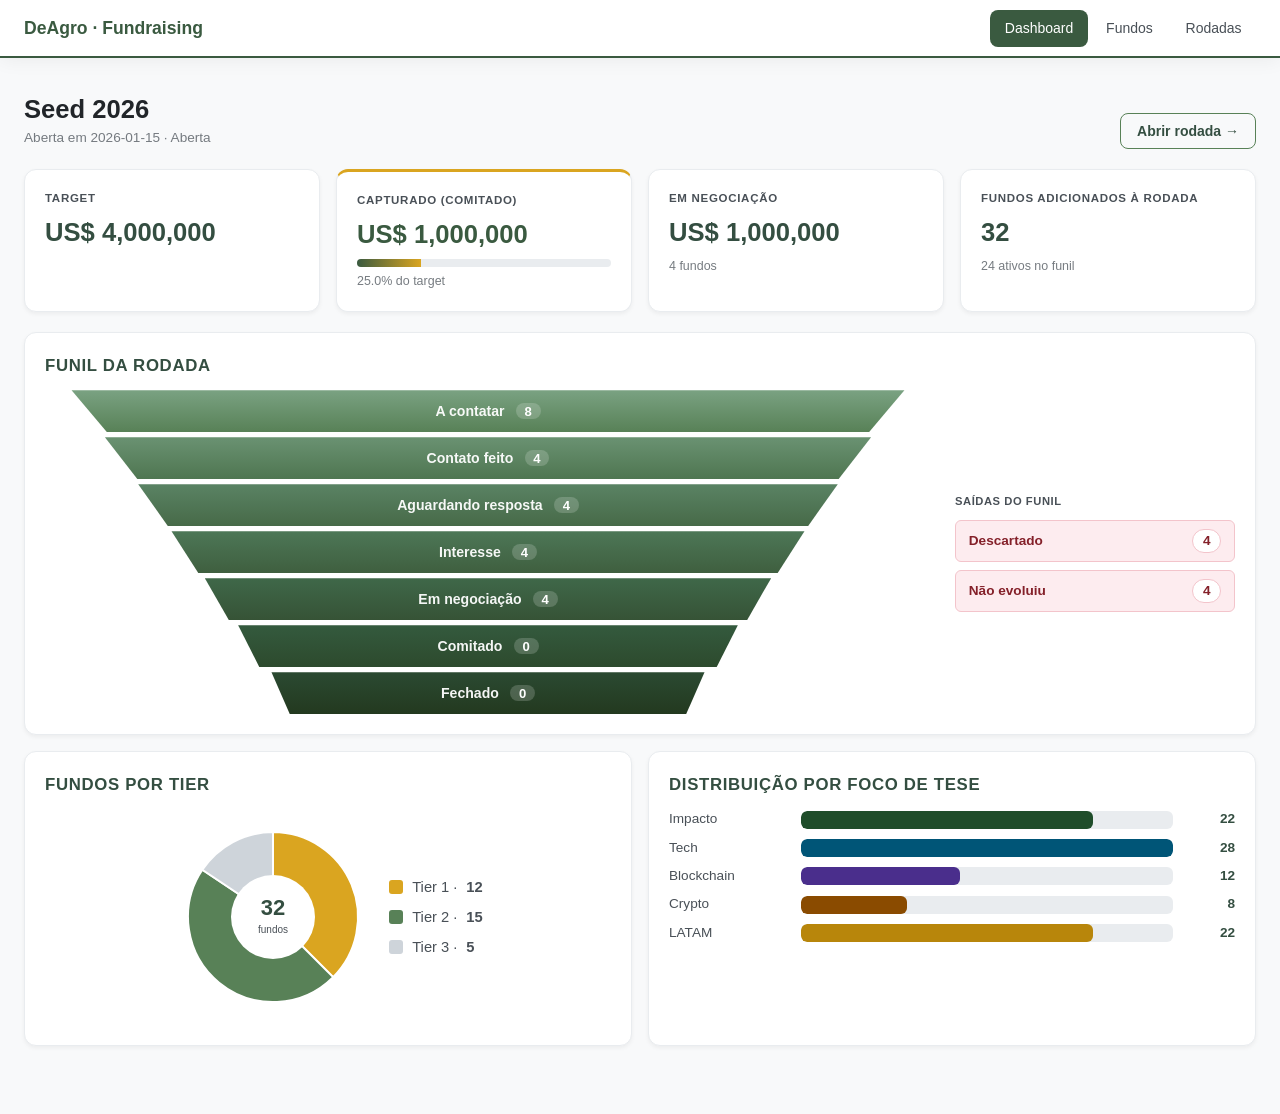
==== commit 95ce7926: "Dashboard layout, funil refinado e modal 'Adicionar fundos à rodada'" ====
--- a/mock/index.html
+++ b/mock/index.html
@@ -50,21 +50,23 @@
           <div class="kpi__sub muted" id="kpi-pipeline-n">0 fundos</div>
         </div>
         <div class="card kpi">
-          <div class="kpi__label">Universo de fundos</div>
+          <div class="kpi__label">Fundos adicionados à rodada</div>
           <div class="kpi__value" id="kpi-universe">0</div>
           <div class="kpi__sub muted" id="kpi-active">0 ativos no funil</div>
         </div>
       </div>
 
-      <!-- Funil + Pizza -->
-      <div class="dash-row">
-        <div class="card">
-          <h3>Funil da rodada</h3>
-          <div class="funnel-wrap">
-            <div class="funnel-shape" id="funnel-shape"></div>
-            <div class="funnel-side" id="funnel-side"></div>
-          </div>
-        </div>
+      <!-- Funil (linha inteira) -->
+      <div class="card">
+        <h3>Funil da rodada</h3>
+        <div class="funnel-wrap">
+          <div class="funnel-shape" id="funnel-shape"></div>
+          <div class="funnel-side" id="funnel-side"></div>
+        </div>
+      </div>
+
+      <!-- Pizza + Distribuição (mesma linha) -->
+      <div class="dash-row dash-row--equal" style="margin-top:1rem">
         <div class="card card--center">
           <h3>Fundos por tier</h3>
           <div class="pie-wrap">
@@ -72,12 +74,10 @@
             <ul class="legend" id="pie-tier-legend"></ul>
           </div>
         </div>
-      </div>
-
-      <!-- Distribuição por foco/tese -->
-      <div class="card">
-        <h3>Distribuição por foco de tese</h3>
-        <div class="bars" id="focus-bars"></div>
+        <div class="card">
+          <h3>Distribuição por foco de tese</h3>
+          <div class="bars" id="focus-bars"></div>
+        </div>
       </div>
     </section>
 
@@ -168,7 +168,10 @@
           <h2 id="rd-name" style="margin-top:.25rem">Rodada</h2>
           <p class="muted" id="rd-meta">—</p>
         </div>
-        <button class="btn-secondary" id="edit-round-btn">Editar rodada</button>
+        <div style="display:flex;gap:.5rem">
+          <button class="btn-primary" id="add-funds-btn">+ Adicionar fundos à rodada</button>
+          <button class="btn-secondary" id="edit-round-btn">Editar rodada</button>
+        </div>
       </div>
 
       <div class="round-progress card card--bordered">
@@ -327,6 +330,34 @@
     </div>
   </div>
 
+  <!-- =================== MODAL ADD FUNDS =================== -->
+  <div class="modal hidden" id="add-funds-modal">
+    <div class="modal__backdrop" data-close></div>
+    <div class="modal__panel">
+      <div class="modal__header">
+        <h3>Adicionar fundos à rodada</h3>
+        <button class="icon-btn" data-close>×</button>
+      </div>
+      <div class="modal__body">
+        <div class="filters" style="margin-bottom:.5rem;padding:.6rem .8rem">
+          <input id="add-q" type="search" placeholder="Buscar nome…" />
+          <select id="add-tier">
+            <option value="">Tier (todos)</option>
+            <option value="1">Tier 1</option>
+            <option value="2">Tier 2</option>
+            <option value="3">Tier 3</option>
+          </select>
+          <span class="muted" id="add-count">0 disponíveis</span>
+        </div>
+        <div class="add-list" id="add-list"></div>
+      </div>
+      <div class="modal__footer">
+        <button type="button" class="btn-ghost" data-close>Cancelar</button>
+        <button type="button" class="btn-primary" id="add-confirm" disabled>Adicionar (0)</button>
+      </div>
+    </div>
+  </div>
+
   <script src="./app.js"></script>
 </body>
 </html>
--- a/mock/styles.css
+++ b/mock/styles.css
@@ -90,22 +90,23 @@
 .kpi--accent{border-top:3px solid var(--secondary-color)}
 .kpi--accent .kpi__value{color:var(--primary-color)}
 
-.dash-row{display:grid;grid-template-columns:1.4fr 1fr;gap:1rem;margin-bottom:1.25rem;align-items:start}
+.dash-row{display:grid;grid-template-columns:1.4fr 1fr;gap:1rem;margin-bottom:1.25rem;align-items:stretch}
+.dash-row--equal{grid-template-columns:1fr 1fr}
 .card--center{display:flex;flex-direction:column}
 .card--center .pie-wrap{flex:1}
 
 /* ----- Funil em formato real ----- */
-.funnel-wrap{display:grid;grid-template-columns:1.6fr 1fr;gap:1rem;align-items:start}
-.funnel-shape{display:flex;flex-direction:column;align-items:center;gap:4px}
+.funnel-wrap{display:grid;grid-template-columns:1fr 280px;gap:1.5rem;align-items:center}
+.funnel-shape{display:flex;flex-direction:column;align-items:center;gap:5px;width:100%}
 .funnel-band{
-  height:34px;display:flex;align-items:center;justify-content:space-between;
-  padding:0 .85rem;color:#fff;font-weight:600;font-size:.82rem;
-  clip-path: polygon(6% 0, 94% 0, 88% 100%, 12% 100%);
+  height:42px;display:flex;align-items:center;justify-content:center;gap:.7rem;
+  padding:0 2rem;color:#fff;font-weight:600;font-size:.88rem;line-height:1;
+  clip-path: polygon(3% 0, 97% 0, 93% 100%, 7% 100%);
   background:linear-gradient(180deg,var(--primary-light),var(--primary-color));
-  transition:width .3s;
+  transition:width .3s;white-space:nowrap;
 }
 .funnel-band .lbl{opacity:.95}
-.funnel-band .n{font-weight:800;font-variant-numeric:tabular-nums}
+.funnel-band .n{font-weight:800;font-variant-numeric:tabular-nums;background:rgba(255,255,255,.18);padding:.1rem .55rem;border-radius:99px;font-size:.82rem}
 .funnel-band:nth-child(1){background:linear-gradient(180deg,#7aa282,#588157)}
 .funnel-band:nth-child(2){background:linear-gradient(180deg,#6a9272,#4f7651)}
 .funnel-band:nth-child(3){background:linear-gradient(180deg,#5a8364,#476a48)}
@@ -114,15 +115,27 @@
 .funnel-band:nth-child(6){background:linear-gradient(180deg,#345a3e,#2d4a2d)}
 .funnel-band:nth-child(7){background:linear-gradient(180deg,#2b4a32,#23391f)}
 
-.funnel-side{display:flex;flex-direction:column;gap:.5rem;padding-top:.5rem}
+.funnel-side{display:flex;flex-direction:column;gap:.5rem;align-self:center}
 .funnel-side__title{font-size:.7rem;font-weight:700;color:var(--dark-gray);text-transform:uppercase;letter-spacing:.05em;margin-bottom:.15rem}
 .fs-row{
   display:flex;justify-content:space-between;align-items:center;
-  padding:.4rem .65rem;border-radius:6px;
+  padding:.5rem .8rem;border-radius:6px;
   background:#fdecef;border:1px solid #f3c4cb;color:#842029;
-  font-size:.78rem;font-weight:600;
-}
-.fs-row .n{font-weight:800}
+  font-size:.85rem;font-weight:700;
+}
+.fs-row .n{font-weight:800;background:#fff;color:#842029;padding:.05rem .6rem;border-radius:99px;border:1px solid #f3c4cb}
+
+/* ----- Add funds modal ----- */
+.add-list{max-height:50vh;overflow-y:auto;border:1px solid var(--light-gray);border-radius:var(--radius)}
+.add-row{
+  display:grid;grid-template-columns:24px 1fr 60px 1.6fr;gap:.75rem;align-items:center;
+  padding:.55rem .8rem;border-bottom:1px solid var(--light-gray);cursor:pointer;
+  font-size:.85rem;font-weight:400;text-transform:none;letter-spacing:0;color:var(--black);
+}
+.add-row:last-child{border-bottom:none}
+.add-row:hover{background:#f4f8f5}
+.add-row input{margin:0;width:auto}
+.add-row .sm{font-size:.78rem;color:var(--dark-gray);overflow:hidden;text-overflow:ellipsis;white-space:nowrap}
 
 /* pie chart */
 .pie-wrap{display:flex;gap:1rem;align-items:center;justify-content:center;flex:1;padding:.5rem 0}
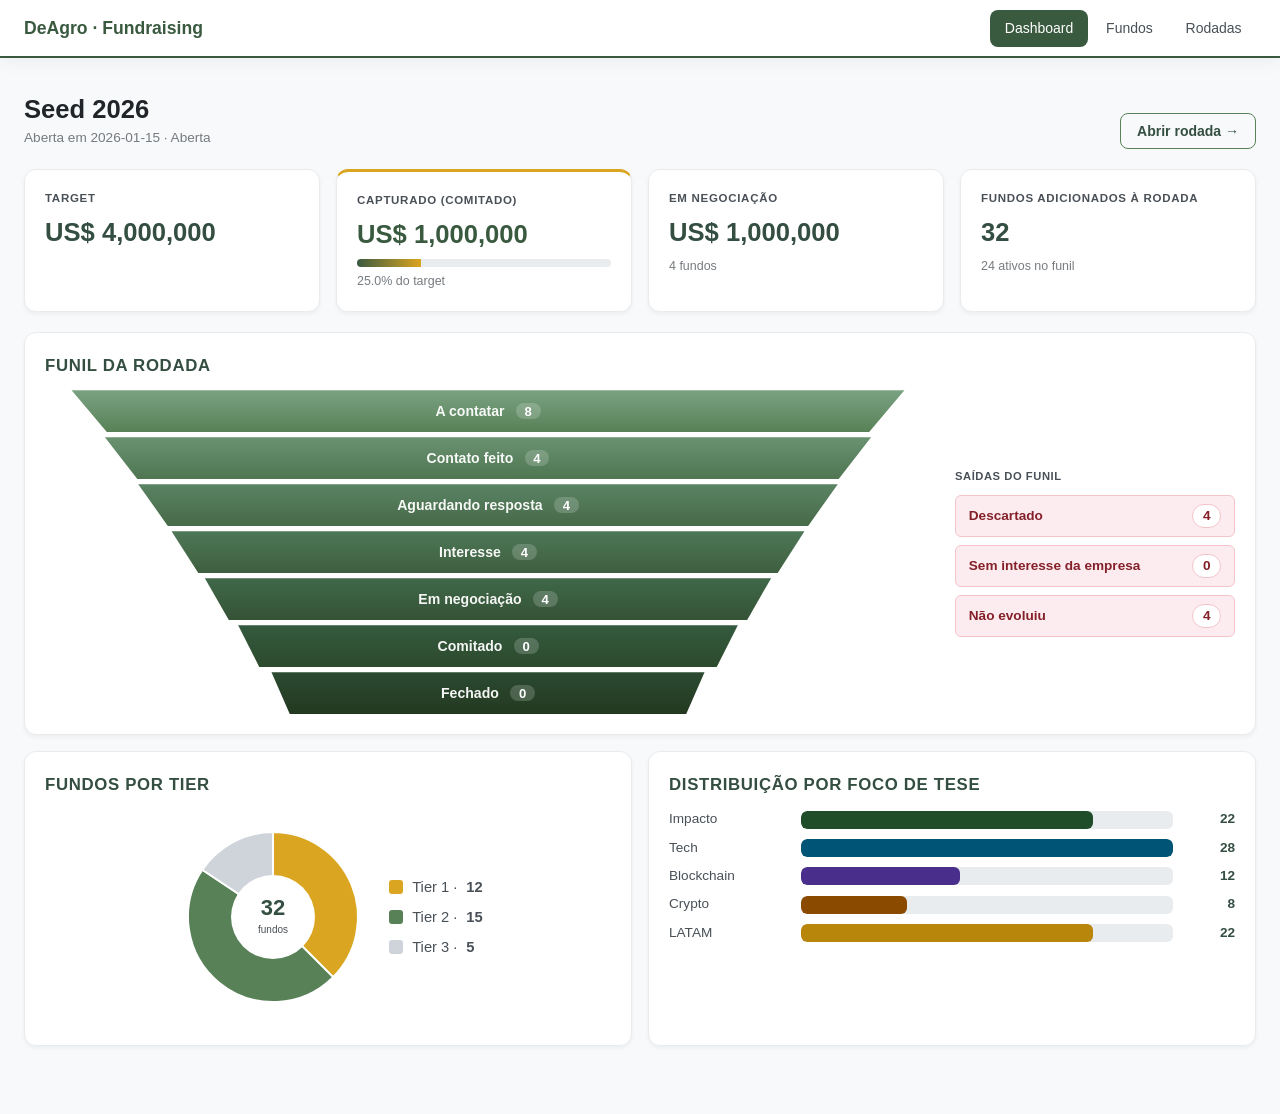
==== commit 6cc41ac1: "Modal: header verde+dourado, add-list em linha única com checkbox externo; novo status 'Sem interess" ====
--- a/mock/index.html
+++ b/mock/index.html
@@ -333,7 +333,7 @@
   <!-- =================== MODAL ADD FUNDS =================== -->
   <div class="modal hidden" id="add-funds-modal">
     <div class="modal__backdrop" data-close></div>
-    <div class="modal__panel">
+    <div class="modal__panel modal__panel--wide">
       <div class="modal__header">
         <h3>Adicionar fundos à rodada</h3>
         <button class="icon-btn" data-close>×</button>
@@ -351,9 +351,9 @@
         </div>
         <div class="add-list" id="add-list"></div>
       </div>
-      <div class="modal__footer">
+      <div class="modal__footer modal__footer--split">
         <button type="button" class="btn-ghost" data-close>Cancelar</button>
-        <button type="button" class="btn-primary" id="add-confirm" disabled>Adicionar (0)</button>
+        <button type="button" class="btn-primary btn--lg" id="add-confirm" disabled>Adicionar (0)</button>
       </div>
     </div>
   </div>
--- a/mock/styles.css
+++ b/mock/styles.css
@@ -126,16 +126,25 @@
 .fs-row .n{font-weight:800;background:#fff;color:#842029;padding:.05rem .6rem;border-radius:99px;border:1px solid #f3c4cb}
 
 /* ----- Add funds modal ----- */
-.add-list{max-height:50vh;overflow-y:auto;border:1px solid var(--light-gray);border-radius:var(--radius)}
-.add-row{
-  display:grid;grid-template-columns:24px 1fr 60px 1.6fr;gap:.75rem;align-items:center;
-  padding:.55rem .8rem;border-bottom:1px solid var(--light-gray);cursor:pointer;
-  font-size:.85rem;font-weight:400;text-transform:none;letter-spacing:0;color:var(--black);
-}
-.add-row:last-child{border-bottom:none}
-.add-row:hover{background:#f4f8f5}
-.add-row input{margin:0;width:auto}
-.add-row .sm{font-size:.78rem;color:var(--dark-gray);overflow:hidden;text-overflow:ellipsis;white-space:nowrap}
+.add-list{
+  max-height:55vh;overflow-y:auto;padding:.4rem;background:var(--off-white);
+  border:1px solid var(--light-gray);border-radius:var(--radius);
+  display:flex;flex-direction:column;gap:.3rem;
+}
+.modal__body .add-row{
+  display:grid;grid-template-columns:22px 1fr;gap:.7rem;align-items:center;
+  cursor:pointer;text-transform:none;letter-spacing:0;font-weight:400;color:var(--black);font-size:.85rem;
+}
+.add-row__cb{width:18px;height:18px;margin:0;accent-color:var(--primary-color);cursor:pointer}
+.add-row__card{
+  display:grid;grid-template-columns:minmax(160px,260px) 50px 1fr;gap:1rem;align-items:center;
+  padding:.5rem .85rem;background:#fff;border:1px solid var(--light-gray);border-radius:6px;
+  transition:all .12s;min-width:0;
+}
+.add-row:hover .add-row__card{border-color:var(--primary-light);background:#f4f8f5}
+.add-row:has(.add-row__cb:checked) .add-row__card{border-color:var(--primary-color);background:#eef3ef;box-shadow:inset 3px 0 0 var(--primary-color)}
+.add-row__name{font-weight:600;color:var(--black);overflow:hidden;text-overflow:ellipsis;white-space:nowrap}
+.add-row__thesis{font-size:.78rem;color:var(--dark-gray);overflow:hidden;text-overflow:ellipsis;white-space:nowrap}
 
 /* pie chart */
 .pie-wrap{display:flex;gap:1rem;align-items:center;justify-content:center;flex:1;padding:.5rem 0}
@@ -174,7 +183,7 @@
 .kanban{display:flex;flex-direction:column;gap:.75rem}
 .kanban-row{display:grid;gap:.75rem}
 .kanban-row.positives{grid-template-columns:repeat(7, minmax(160px, 1fr))}
-.kanban-row.negatives{grid-template-columns:repeat(2, minmax(220px, 1fr));max-width:60%}
+.kanban-row.negatives{grid-template-columns:repeat(3, minmax(200px, 1fr));max-width:100%}
 .k-col{
   background:#fff;border:1px solid var(--light-gray);border-top:3px solid var(--primary-light);
   border-radius:var(--radius);padding:.6rem;display:flex;flex-direction:column;gap:.5rem;
@@ -201,7 +210,7 @@
 
 @media (max-width:1024px){
   .kanban-row.positives{grid-template-columns:repeat(3, 1fr)}
-  .kanban-row.negatives{grid-template-columns:repeat(2, 1fr);max-width:100%}
+  .kanban-row.negatives{grid-template-columns:repeat(3, 1fr);max-width:100%}
 }
 
 /* TABS — dourado DeAgro */
@@ -215,7 +224,8 @@
 .tab.active{background:var(--secondary-color);color:var(--primary-dark);border-bottom-color:var(--secondary-dark);font-weight:800;box-shadow:0 -2px 6px rgba(218,165,32,.25)}
 
 /* FILTERS */
-.filters{display:flex;gap:.6rem;flex-wrap:wrap;align-items:center;margin-bottom:1rem;padding:.75rem 1rem;border:1px solid var(--primary-light)}
+.filters{display:flex;gap:.6rem;flex-wrap:wrap;align-items:center;margin-bottom:1rem;padding:.75rem 1rem;border:1px solid var(--primary-light);background:#fff;border-radius:var(--radius)}
+.modal__body .filters{margin-bottom:.5rem;background:var(--off-white)}
 .filters input,.filters select{
   font-family:inherit;font-size:.85rem;
   padding:.45rem .65rem;border:1px solid var(--medium-gray);border-radius:var(--radius);
@@ -287,12 +297,21 @@
 /* MODAL */
 .modal{position:fixed;inset:0;z-index:2000;display:flex;align-items:center;justify-content:center}
 .modal__backdrop{position:absolute;inset:0;background:rgba(33,37,41,.55)}
-.modal__panel{position:relative;background:#fff;border-radius:var(--radius-lg);width:min(720px,92vw);max-height:90vh;display:flex;flex-direction:column;box-shadow:0 25px 50px rgba(0,0,0,.25);border-top:4px solid var(--primary-color)}
+.modal__panel{position:relative;background:#fff;border-radius:var(--radius-lg);width:min(720px,92vw);max-height:90vh;display:flex;flex-direction:column;box-shadow:0 25px 50px rgba(0,0,0,.25);overflow:hidden;border:2px solid var(--primary-color)}
 .modal__panel.small{width:min(440px,92vw)}
-.modal__header{display:flex;justify-content:space-between;align-items:center;padding:1rem 1.25rem;border-bottom:1px solid var(--light-gray)}
-.modal__header h3{margin:0;color:var(--primary-dark)}
+.modal__panel--wide{width:min(900px,94vw)}
+.modal__header{
+  display:flex;justify-content:space-between;align-items:center;
+  padding:.85rem 1.25rem;background:var(--primary-color);color:#fff;
+  border-bottom:1px solid var(--primary-dark);
+}
+.modal__header h3{margin:0;color:var(--secondary-color);font-size:1rem;letter-spacing:.06em}
+.modal__header .icon-btn{color:var(--secondary-light);font-size:1.6rem}
+.modal__header .icon-btn:hover{background:rgba(255,255,255,.12);color:var(--secondary-color)}
 .modal__body{padding:1.25rem;overflow:auto;display:flex;flex-direction:column;gap:.85rem}
-.modal__footer{display:flex;gap:.5rem;justify-content:flex-end;border-top:1px solid var(--light-gray);padding-top:1rem;margin-top:.25rem}
+.modal__footer{display:flex;gap:.5rem;justify-content:flex-end;border-top:1px solid var(--light-gray);padding:.85rem 1.25rem;margin-top:0;background:var(--off-white)}
+.modal__footer--split{justify-content:space-between}
+.btn--lg{padding:.7rem 1.5rem;font-size:.95rem}
 .grid-2{display:grid;grid-template-columns:1fr 1fr;gap:.85rem}
 .modal__body label{display:flex;flex-direction:column;font-size:.72rem;color:var(--primary-dark);font-weight:700;text-transform:uppercase;letter-spacing:.04em;gap:.25rem}
 .modal__body input,.modal__body select,.modal__body textarea{
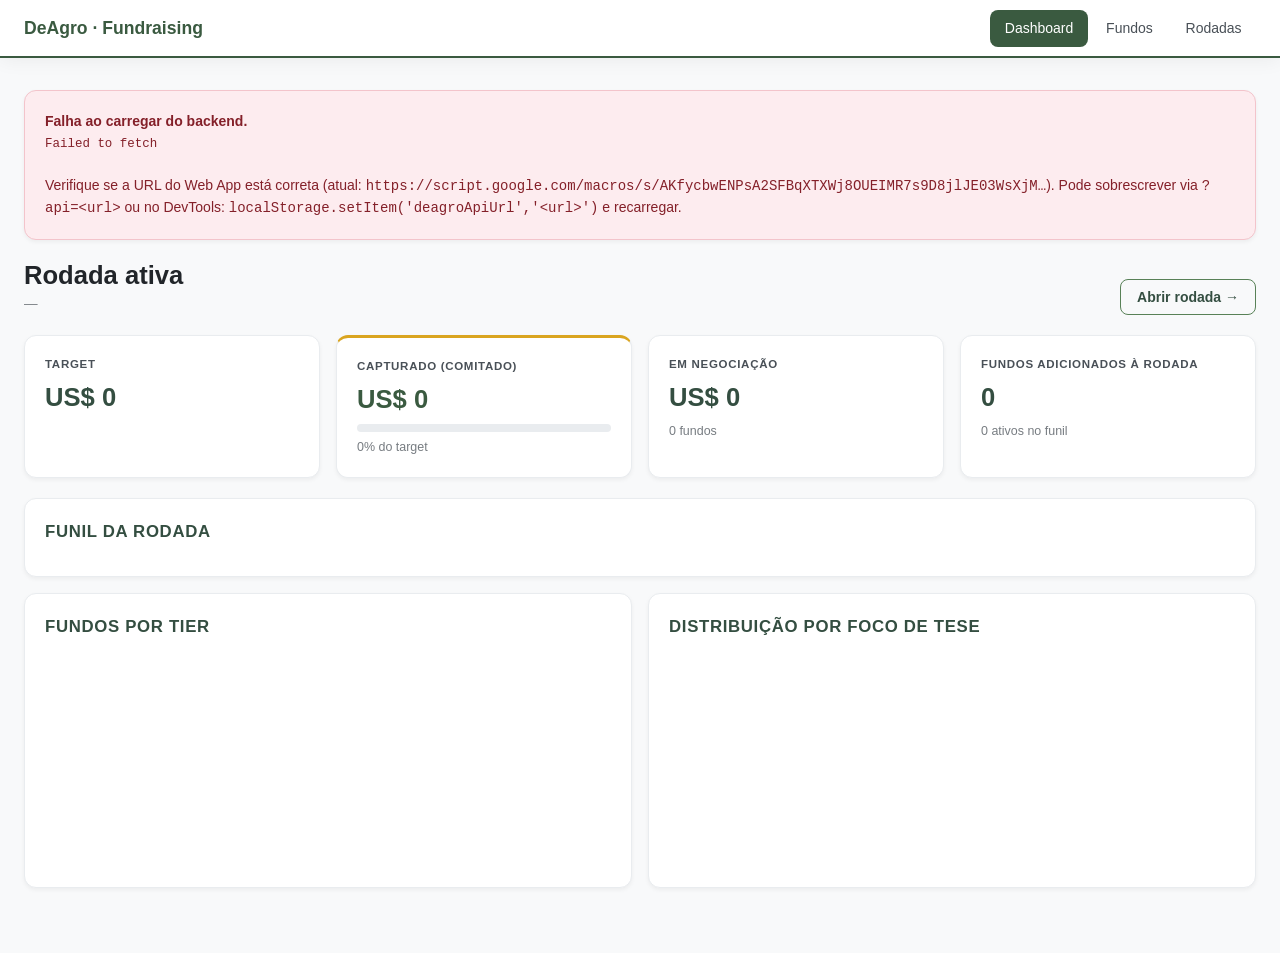
==== commit 6b103f44: "Gerenciar fundos da rodada: modal agora permite remover desselecionando" ====
--- a/mock/index.html
+++ b/mock/index.html
@@ -169,7 +169,7 @@
           <p class="muted" id="rd-meta">—</p>
         </div>
         <div style="display:flex;gap:.5rem">
-          <button class="btn-primary" id="add-funds-btn">+ Adicionar fundos à rodada</button>
+          <button class="btn-primary" id="add-funds-btn">Gerenciar fundos da rodada</button>
           <button class="btn-secondary" id="edit-round-btn">Editar rodada</button>
         </div>
       </div>
@@ -335,7 +335,7 @@
     <div class="modal__backdrop" data-close></div>
     <div class="modal__panel modal__panel--wide">
       <div class="modal__header">
-        <h3>Adicionar fundos à rodada</h3>
+        <h3>Gerenciar fundos da rodada</h3>
         <button class="icon-btn" data-close>×</button>
       </div>
       <div class="modal__body">
@@ -347,13 +347,13 @@
             <option value="2">Tier 2</option>
             <option value="3">Tier 3</option>
           </select>
-          <span class="muted" id="add-count">0 disponíveis</span>
+          <span class="muted" id="add-count">—</span>
         </div>
         <div class="add-list" id="add-list"></div>
       </div>
       <div class="modal__footer modal__footer--split">
         <button type="button" class="btn-ghost" data-close>Cancelar</button>
-        <button type="button" class="btn-primary btn--lg" id="add-confirm" disabled>Adicionar (0)</button>
+        <button type="button" class="btn-primary btn--lg" id="add-confirm" disabled>Salvar alterações</button>
       </div>
     </div>
   </div>
